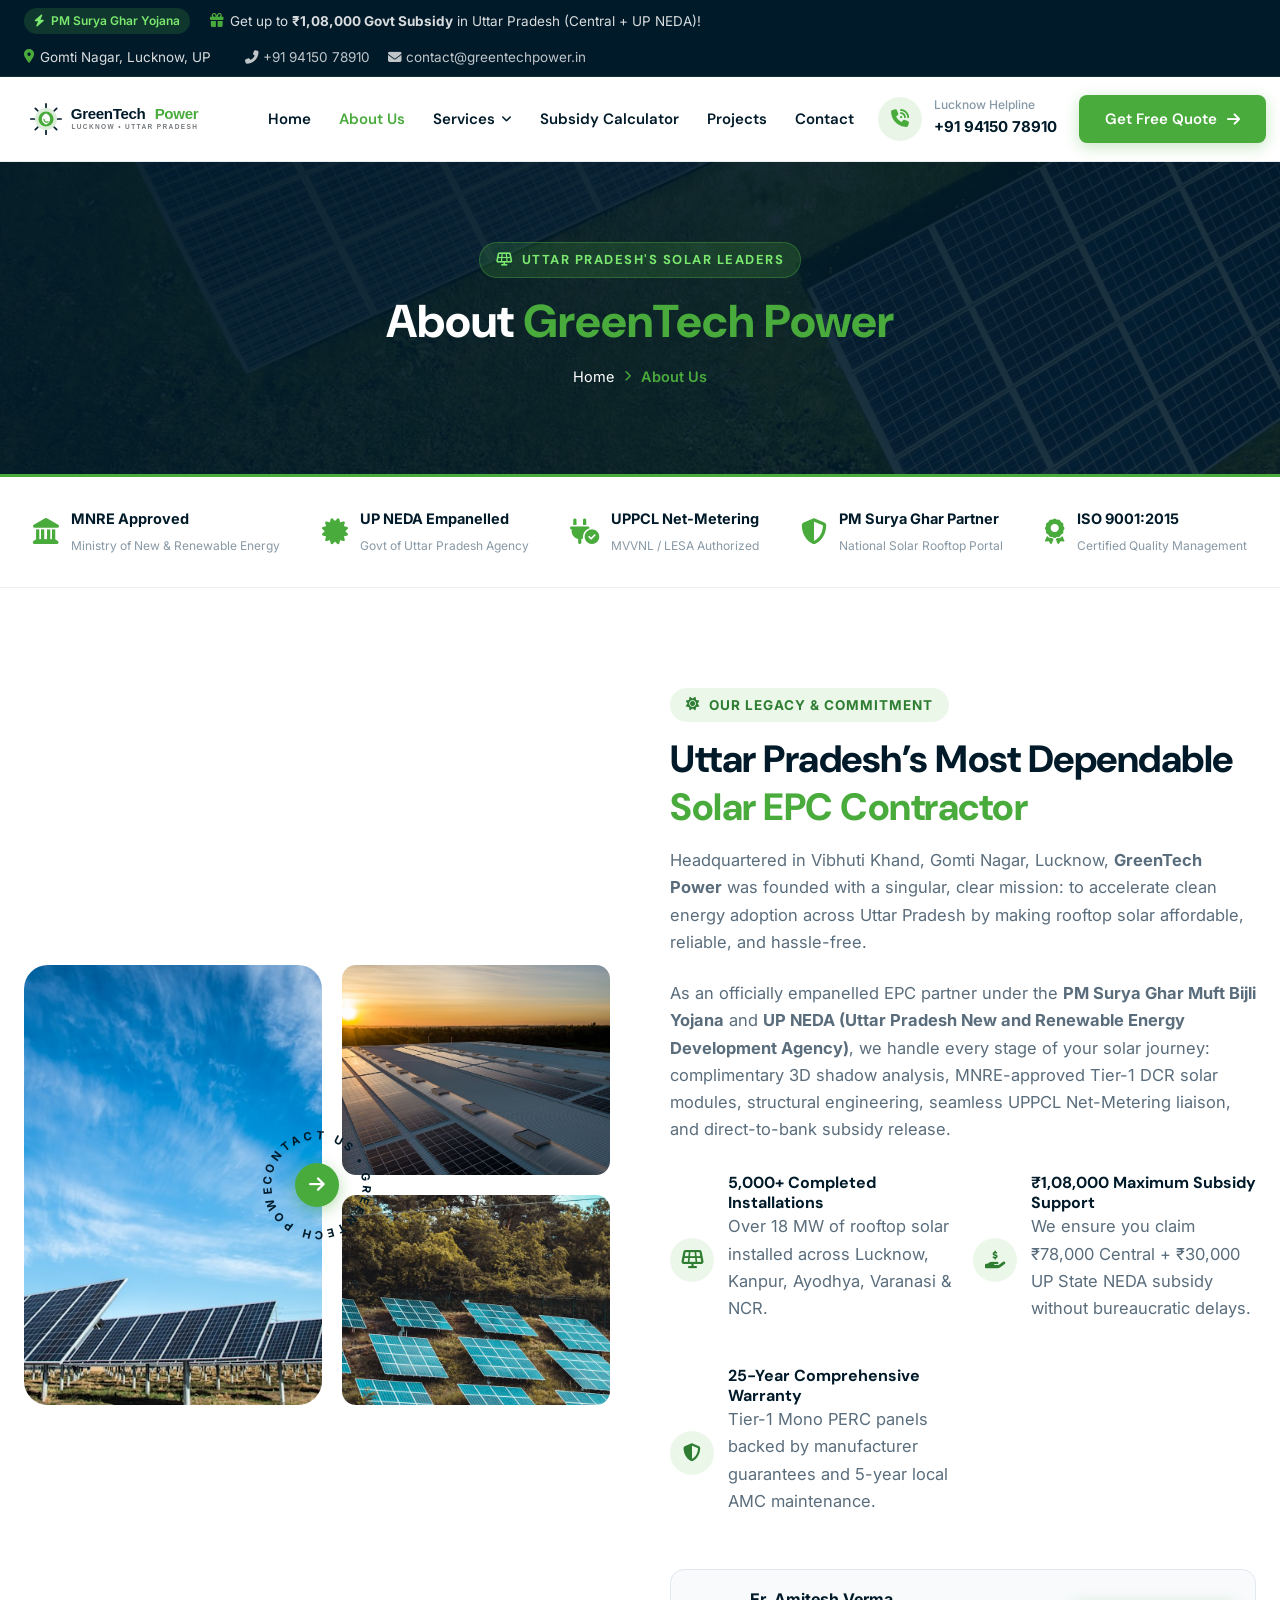
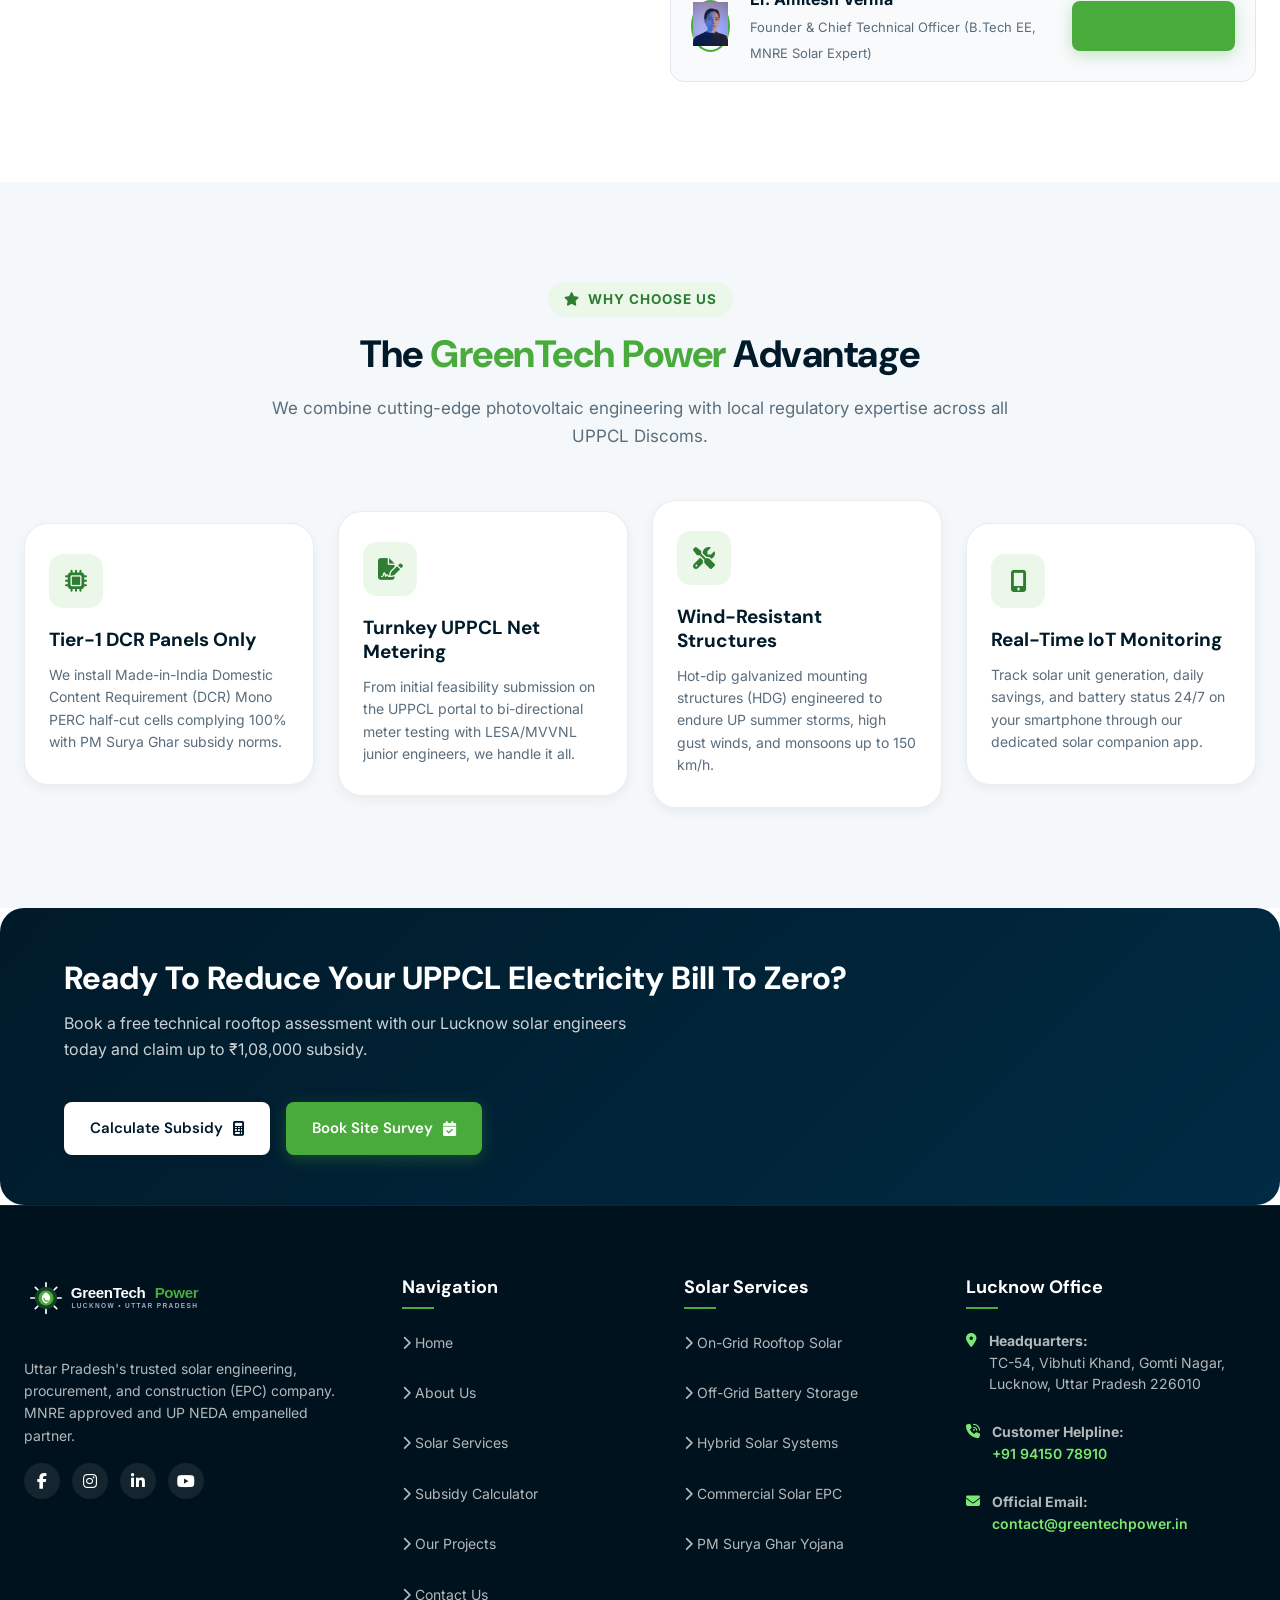
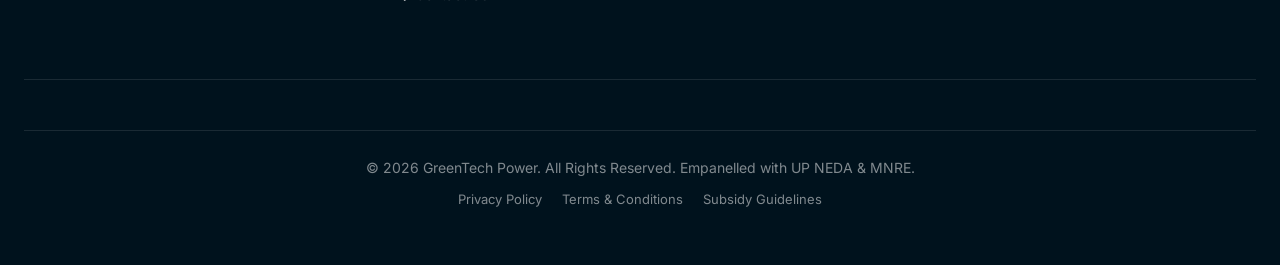
==== about.html @ aa871047 "feat: complete GreenTech Power website with responsive cards, unique project showcases, and video in" ====
<!DOCTYPE html>
<html lang="en">
<head>
  <meta charset="UTF-8">
  <meta name="viewport" content="width=device-width, initial-scale=1.0">
  <title>About Us | GreenTech Power - Premier Solar EPC Company in Lucknow, Uttar Pradesh</title>
  <meta name="description" content="Learn about GreenTech Power, Lucknow's most trusted solar EPC contractor. Empanelled with UP NEDA and MNRE, delivering turnkey residential and commercial solar systems.">
  <meta name="keywords" content="About GreenTech Power, Solar company Lucknow, UP NEDA empanelled installer, MNRE approved solar EPC Uttar Pradesh">
  
  <!-- Favicon -->
  <link rel="icon" type="image/svg+xml" href="assets/images/favicon.svg">
  
  <!-- Google Fonts: Inter & DM Sans -->
  <link rel="preconnect" href="https://fonts.googleapis.com">
  <link rel="preconnect" href="https://fonts.gstatic.com" crossorigin>
  <link href="https://fonts.googleapis.com/css2?family=DM+Sans:ital,opsz,wght@0,9..40,100..1000;1,9..40,100..1000&family=Inter:wght@300;400;500;600;700;800;900&display=swap" rel="stylesheet">
  
  <!-- FontAwesome Icons -->
  <link rel="stylesheet" href="https://cdnjs.cloudflare.com/ajax/libs/font-awesome/6.5.1/css/all.min.css">
  
  <!-- Custom Stylesheet -->
  <link rel="stylesheet" href="assets/css/style.css">
</head>
<body>

  <!-- Top Announcement Bar -->
  <div class="topbar">
    <div class="container">
      <div class="topbar-left">
        <span class="topbar-badge">
          <i class="fas fa-bolt"></i> PM Surya Ghar Yojana
        </span>
        <div class="topbar-info">
          <i class="fas fa-gift"></i>
          <span>Get up to <strong>₹1,08,000 Govt Subsidy</strong> in Uttar Pradesh (Central + UP NEDA)!</span>
        </div>
      </div>
      <div class="topbar-right">
        <div class="topbar-info">
          <i class="fas fa-map-marker-alt"></i>
          <span>Gomti Nagar, Lucknow, UP</span>
        </div>
        <div class="topbar-links">
          <a href="tel:+919415078910"><i class="fas fa-phone-alt"></i> +91 94150 78910</a>
          <a href="mailto:contact@greentechpower.in"><i class="fas fa-envelope"></i> contact@greentechpower.in</a>
        </div>
      </div>
    </div>
  </div>

  <!-- Main Sticky Header -->
  <header class="site-header">
    <div class="container">
      <nav class="navbar">
        <!-- Site Logo -->
        <a href="index.html" class="site-logo">
          <img src="assets/images/logo.svg" alt="GreenTech Power Lucknow" width="220" height="44">
        </a>

        <!-- Desktop Navigation Menu -->
        <ul class="nav-menu">
          <li class="nav-item">
            <a href="index.html" class="nav-link">Home</a>
          </li>
          <li class="nav-item">
            <a href="about.html" class="nav-link active">About Us</a>
          </li>
          <li class="nav-item">
            <a href="services.html" class="nav-link">
              Services <i class="fas fa-angle-down"></i>
            </a>
            <div class="dropdown-menu">
              <a href="services.html#rooftop" class="dropdown-item">Rooftop Solar (On-Grid)</a>
              <a href="services.html#battery" class="dropdown-item">Solar Battery Storage (Off-Grid)</a>
              <a href="services.html#hybrid" class="dropdown-item">Hybrid Solar Systems</a>
              <a href="services.html#commercial" class="dropdown-item">Commercial &amp; Industrial Solar</a>
            </div>
          </li>
          <li class="nav-item">
            <a href="calculator.html" class="nav-link">Subsidy Calculator</a>
          </li>
          <li class="nav-item">
            <a href="projects.html" class="nav-link">Projects</a>
          </li>
          <li class="nav-item">
            <a href="contact.html" class="nav-link">Contact</a>
          </li>
        </ul>

        <!-- Header Actions -->
        <div class="header-actions">
          <div class="header-phone">
            <div class="header-phone-icon">
              <i class="fas fa-phone-volume"></i>
            </div>
            <div class="header-phone-text">
              <span>Lucknow Helpline</span>
              <a href="tel:+919415078910">+91 94150 78910</a>
            </div>
          </div>
          <button class="btn-creative open-modal-btn">
            <span>Get Free Quote</span>
            <i class="fas fa-arrow-right"></i>
          </button>
          <button class="mobile-toggle" aria-label="Toggle navigation">
            <i class="fas fa-bars"></i>
          </button>
        </div>
      </nav>
    </div>
  </header>

  <!-- Page Header Banner -->
  <section class="page-header-banner">
    <div class="page-header-overlay"></div>
    <div class="container">
      <div class="page-header-tag">
        <i class="fas fa-solar-panel"></i> Uttar Pradesh's Solar Leaders
      </div>
      <h1 class="page-header-title">
        About <span>GreenTech Power</span>
      </h1>
      <div class="breadcrumb-trail">
        <a href="index.html">Home</a>
        <i class="fas fa-chevron-right"></i>
        <span>About Us</span>
      </div>
    </div>
  </section>

  <!-- Accreditation & Compliance Strip -->
  <div class="accreditation-bar">
    <div class="container">
      <div class="accreditation-wrapper">
        <div class="accreditation-item">
          <i class="fas fa-landmark"></i>
          <div class="accreditation-text">
            <strong>MNRE Approved</strong>
            <span>Ministry of New &amp; Renewable Energy</span>
          </div>
        </div>
        <div class="accreditation-item">
          <i class="fas fa-certificate"></i>
          <div class="accreditation-text">
            <strong>UP NEDA Empanelled</strong>
            <span>Govt of Uttar Pradesh Agency</span>
          </div>
        </div>
        <div class="accreditation-item">
          <i class="fas fa-plug-circle-check"></i>
          <div class="accreditation-text">
            <strong>UPPCL Net-Metering</strong>
            <span>MVVNL / LESA Authorized</span>
          </div>
        </div>
        <div class="accreditation-item">
          <i class="fas fa-shield-halved"></i>
          <div class="accreditation-text">
            <strong>PM Surya Ghar Partner</strong>
            <span>National Solar Rooftop Portal</span>
          </div>
        </div>
        <div class="accreditation-item">
          <i class="fas fa-award"></i>
          <div class="accreditation-text">
            <strong>ISO 9001:2015</strong>
            <span>Certified Quality Management</span>
          </div>
        </div>
      </div>
    </div>
  </div>

  <!-- Main About Section -->
  <section class="section">
    <div class="container">
      <div class="about-grid">
        <!-- 3-Image Royal Layout -->
        <div class="about-images-cluster">
          <div class="about-img-main at-shiny-glass-effect">
            <img src="assets/images/about-1.jpg" alt="Solar Rooftop Installation Lucknow" width="380" height="440">
          </div>
          <div class="about-img-stack">
            <div class="about-img-sub at-shiny-glass-effect">
              <img src="assets/images/about-2.jpg" alt="Solar Inspection Lucknow UP" width="280" height="210">
            </div>
            <div class="about-img-sub at-shiny-glass-effect">
              <img src="assets/images/about-3.png" alt="Solar Panel Clean Energy" width="280" height="210">
            </div>
          </div>
          <!-- Spinning Circular SVG Badge -->
          <div class="spinning-badge-wrapper">
            <div class="spinning-badge">
              <svg viewBox="0 0 100 100" width="100" height="100">
                <defs>
                  <path id="circlePathAbout" d="M 50, 50 m -38, 0 a 38,38 0 1,1 76,0 a 38,38 0 1,1 -76,0"/>
                </defs>
                <text font-size="9.5" font-family="'Inter', sans-serif" font-weight="700" fill="#001A29" letter-spacing="2.8">
                  <textPath href="#circlePathAbout">
                    CONTACT US • GREENTECH POWER • LUCKNOW •
                  </textPath>
                </text>
              </svg>
            </div>
            <div class="spinning-badge-center">
              <i class="fas fa-arrow-right"></i>
            </div>
          </div>
        </div>

        <!-- About Content -->
        <div class="about-content">
          <div class="section-tag">
            <i class="fas fa-sun"></i> Our Legacy &amp; Commitment
          </div>
          <h2 class="section-title">
            Uttar Pradesh’s Most Dependable <span>Solar EPC Contractor</span>
          </h2>
          <p class="section-desc">
            Headquartered in Vibhuti Khand, Gomti Nagar, Lucknow, <strong>GreenTech Power</strong> was founded with a singular, clear mission: to accelerate clean energy adoption across Uttar Pradesh by making rooftop solar affordable, reliable, and hassle-free.
          </p>
          <p class="section-desc">
            As an officially empanelled EPC partner under the <strong>PM Surya Ghar Muft Bijli Yojana</strong> and <strong>UP NEDA (Uttar Pradesh New and Renewable Energy Development Agency)</strong>, we handle every stage of your solar journey: complimentary 3D shadow analysis, MNRE-approved Tier-1 DCR solar modules, structural engineering, seamless UPPCL Net-Metering liaison, and direct-to-bank subsidy release.
          </p>
          
          <div class="about-highlights">
            <div class="highlight-item">
              <div class="highlight-icon">
                <i class="fas fa-solar-panel"></i>
              </div>
              <div class="highlight-text">
                <h4>5,000+ Completed Installations</h4>
                <p>Over 18 MW of rooftop solar installed across Lucknow, Kanpur, Ayodhya, Varanasi &amp; NCR.</p>
              </div>
            </div>
            <div class="highlight-item">
              <div class="highlight-icon">
                <i class="fas fa-hand-holding-dollar"></i>
              </div>
              <div class="highlight-text">
                <h4>₹1,08,000 Maximum Subsidy Support</h4>
                <p>We ensure you claim ₹78,000 Central + ₹30,000 UP State NEDA subsidy without bureaucratic delays.</p>
              </div>
            </div>
            <div class="highlight-item">
              <div class="highlight-icon">
                <i class="fas fa-shield-halved"></i>
              </div>
              <div class="highlight-text">
                <h4>25-Year Comprehensive Warranty</h4>
                <p>Tier-1 Mono PERC panels backed by manufacturer guarantees and 5-year local AMC maintenance.</p>
              </div>
            </div>
          </div>

          <div class="about-author-box">
            <div class="author-avatar">
              <img src="assets/images/author-1.jpg" alt="Er. Amitesh Verma - Founder GreenTech Power" width="60" height="60">
            </div>
            <div class="author-details">
              <strong>Er. Amitesh Verma</strong>
              <span>Founder &amp; Chief Technical Officer (B.Tech EE, MNRE Solar Expert)</span>
            </div>
            <div class="author-contact">
              <a href="tel:+919415078910" class="btn-creative btn-sm">
                <span>Call Expert</span>
                <i class="fas fa-phone-alt"></i>
              </a>
            </div>
          </div>
        </div>
      </div>
    </div>
  </section>

  <!-- Key Pillars Section -->
  <section class="section bg-secondary">
    <div class="container">
      <div class="section-header-center">
        <div class="section-tag">
          <i class="fas fa-star"></i> Why Choose Us
        </div>
        <h2 class="section-title">
          The <span>GreenTech Power</span> Advantage
        </h2>
        <p class="section-desc">
          We combine cutting-edge photovoltaic engineering with local regulatory expertise across all UPPCL Discoms.
        </p>
      </div>

      <div class="features-grid">
        <div class="feature-card">
          <div class="feature-icon">
            <i class="fas fa-microchip"></i>
          </div>
          <h3>Tier-1 DCR Panels Only</h3>
          <p>We install Made-in-India Domestic Content Requirement (DCR) Mono PERC half-cut cells complying 100% with PM Surya Ghar subsidy norms.</p>
        </div>
        <div class="feature-card">
          <div class="feature-icon">
            <i class="fas fa-file-signature"></i>
          </div>
          <h3>Turnkey UPPCL Net Metering</h3>
          <p>From initial feasibility submission on the UPPCL portal to bi-directional meter testing with LESA/MVVNL junior engineers, we handle it all.</p>
        </div>
        <div class="feature-card">
          <div class="feature-icon">
            <i class="fas fa-screwdriver-wrench"></i>
          </div>
          <h3>Wind-Resistant Structures</h3>
          <p>Hot-dip galvanized mounting structures (HDG) engineered to endure UP summer storms, high gust winds, and monsoons up to 150 km/h.</p>
        </div>
        <div class="feature-card">
          <div class="feature-icon">
            <i class="fas fa-mobile-screen-button"></i>
          </div>
          <h3>Real-Time IoT Monitoring</h3>
          <p>Track solar unit generation, daily savings, and battery status 24/7 on your smartphone through our dedicated solar companion app.</p>
        </div>
      </div>
    </div>
  </section>

  <!-- Interactive Call To Action Strip -->
  <section class="cta-banner">
    <div class="container">
      <div class="cta-wrapper">
        <div class="cta-content">
          <h2>Ready To Reduce Your UPPCL Electricity Bill To Zero?</h2>
          <p>Book a free technical rooftop assessment with our Lucknow solar engineers today and claim up to ₹1,08,000 subsidy.</p>
        </div>
        <div class="cta-actions">
          <a href="calculator.html" class="btn-creative btn-white">
            <span>Calculate Subsidy</span>
            <i class="fas fa-calculator"></i>
          </a>
          <a href="contact.html" class="btn-creative">
            <span>Book Site Survey</span>
            <i class="fas fa-calendar-check"></i>
          </a>
        </div>
      </div>
    </div>
  </section>

  <!-- Main Site Footer -->
  <footer class="site-footer">
    <div class="container">
      <div class="footer-top">
        <div class="footer-col brand-col">
          <a href="index.html" class="footer-logo">
            <img src="assets/images/logo-white.svg" alt="GreenTech Power Lucknow" width="220" height="44">
          </a>
          <p>Uttar Pradesh's trusted solar engineering, procurement, and construction (EPC) company. MNRE approved and UP NEDA empanelled partner.</p>
          <div class="footer-socials">
            <a href="#" aria-label="Facebook"><i class="fab fa-facebook-f"></i></a>
            <a href="#" aria-label="Instagram"><i class="fab fa-instagram"></i></a>
            <a href="#" aria-label="LinkedIn"><i class="fab fa-linkedin-in"></i></a>
            <a href="#" aria-label="YouTube"><i class="fab fa-youtube"></i></a>
          </div>
        </div>
        <div class="footer-col">
          <h4 class="footer-title">Navigation</h4>
          <ul class="footer-links">
            <li><a href="index.html"><i class="fas fa-chevron-right"></i> Home</a></li>
            <li><a href="about.html"><i class="fas fa-chevron-right"></i> About Us</a></li>
            <li><a href="services.html"><i class="fas fa-chevron-right"></i> Solar Services</a></li>
            <li><a href="calculator.html"><i class="fas fa-chevron-right"></i> Subsidy Calculator</a></li>
            <li><a href="projects.html"><i class="fas fa-chevron-right"></i> Our Projects</a></li>
            <li><a href="contact.html"><i class="fas fa-chevron-right"></i> Contact Us</a></li>
          </ul>
        </div>
        <div class="footer-col">
          <h4 class="footer-title">Solar Services</h4>
          <ul class="footer-links">
            <li><a href="services.html#rooftop"><i class="fas fa-chevron-right"></i> On-Grid Rooftop Solar</a></li>
            <li><a href="services.html#battery"><i class="fas fa-chevron-right"></i> Off-Grid Battery Storage</a></li>
            <li><a href="services.html#hybrid"><i class="fas fa-chevron-right"></i> Hybrid Solar Systems</a></li>
            <li><a href="services.html#commercial"><i class="fas fa-chevron-right"></i> Commercial Solar EPC</a></li>
            <li><a href="calculator.html"><i class="fas fa-chevron-right"></i> PM Surya Ghar Yojana</a></li>
          </ul>
        </div>
        <div class="footer-col contact-col">
          <h4 class="footer-title">Lucknow Office</h4>
          <div class="footer-contact-item">
            <i class="fas fa-location-dot"></i>
            <div>
              <strong>Headquarters:</strong>
              <p>TC-54, Vibhuti Khand, Gomti Nagar, Lucknow, Uttar Pradesh 226010</p>
            </div>
          </div>
          <div class="footer-contact-item">
            <i class="fas fa-phone-volume"></i>
            <div>
              <strong>Customer Helpline:</strong>
              <p><a href="tel:+919415078910">+91 94150 78910</a></p>
            </div>
          </div>
          <div class="footer-contact-item">
            <i class="fas fa-envelope"></i>
            <div>
              <strong>Official Email:</strong>
              <p><a href="mailto:contact@greentechpower.in">contact@greentechpower.in</a></p>
            </div>
          </div>
        </div>
      </div>
      <div class="footer-bottom">
        <p>&copy; 2026 GreenTech Power. All Rights Reserved. Empanelled with UP NEDA &amp; MNRE.</p>
        <div class="footer-bottom-links">
          <a href="#">Privacy Policy</a>
          <a href="#">Terms &amp; Conditions</a>
          <a href="calculator.html">Subsidy Guidelines</a>
        </div>
      </div>
    </div>
  </footer>

  <!-- Modal Quote Popup -->
  <div class="modal-overlay" id="quoteModal">
    <div class="modal-box">
      <button class="modal-close" id="closeModalBtn" aria-label="Close modal">&times;</button>
      <div class="modal-header">
        <span class="modal-badge"><i class="fas fa-bolt"></i> Free Quote</span>
        <h3>Get Free Solar Assessment</h3>
        <p>Enter your details and our Lucknow solar engineer will call you within 15 minutes.</p>
      </div>
      <form class="modal-form" id="quoteModalForm">
        <div class="form-group">
          <label>Full Name *</label>
          <input type="text" placeholder="e.g. Rahul Sharma" required>
        </div>
        <div class="form-group">
          <label>Mobile Number *</label>
          <input type="tel" placeholder="+91 98765 43210" pattern="[0-9]{10}" required>
        </div>
        <div class="form-group">
          <label>Your City in Uttar Pradesh *</label>
          <select required>
            <option value="Lucknow" selected>Lucknow</option>
            <option value="Kanpur">Kanpur</option>
            <option value="Ayodhya">Ayodhya</option>
            <option value="Varanasi">Varanasi</option>
            <option value="Prayagraj">Prayagraj</option>
            <option value="Other UP">Other UP District</option>
          </select>
        </div>
        <div class="form-group">
          <label>Average Monthly Electricity Bill *</label>
          <select required>
            <option value="Under ₹2,000">Under ₹2,000 (1 - 2 kW)</option>
            <option value="₹2,000 - ₹5,000" selected>₹2,000 - ₹5,000 (3 kW System)</option>
            <option value="₹5,000 - ₹10,000">₹5,000 - ₹10,000 (5 kW System)</option>
            <option value="Above ₹10,000">Above ₹10,000 (10 kW+ Commercial)</option>
          </select>
        </div>
        <button type="submit" class="btn-creative btn-block">
          <span>Claim ₹1,08,000 Subsidy</span>
          <i class="fas fa-arrow-right"></i>
        </button>
      </form>
    </div>
  </div>

  <!-- JavaScript -->
  <script src="assets/js/main.js"></script>
</body>
</html>
---- assets/css/style.css ----
/* ==========================================================================
   GreenTech Power - Lucknow, Uttar Pradesh
   Cloned & Inspired by Sunex Home Version 2
   Color Tokens, Glassmorphism, Animations & Responsive Design System
   ========================================================================== */

:root {
  --color-primary: #001A29;          /* Deep Royal Solar Navy */
  --color-primary-dark: #00121D;     /* Ultra Dark Navy */
  --color-primary-light: #062B42;    /* Elevated Card Navy */
  --color-accent: #4AAB3D;           /* Vibrant Solar Green */
  --color-accent-hover: #3D9132;     /* Darker Green on Hover */
  --color-accent-light: #EBF7E9;     /* Soft Mint Tint */
  --color-secondary: #F4F8FA;        /* Clean Light Background */
  --color-text: #5A6D7C;             /* Slate Paragraph Text */
  --color-text-muted: #8899A6;       /* Subtitle Gray */
  --color-text-dark: #001A29;        /* Deep Heading Color */
  --color-white: #FFFFFF;
  --color-border: rgba(0, 26, 41, 0.08);
  --color-border-dark: rgba(255, 255, 255, 0.12);
  --color-card-dark: #042438;
  --color-gold: #FFB800;             /* Star & Subsidy Highlight */

  /* Typography */
  --font-main: 'Inter', -apple-system, BlinkMacSystemFont, sans-serif;
  --font-heading: 'DM Sans', 'Inter', sans-serif;

  /* Shadows & Glassmorphism */
  --shadow-sm: 0 4px 12px rgba(0, 26, 41, 0.05);
  --shadow-md: 0 8px 24px rgba(0, 26, 41, 0.08);
  --shadow-lg: 0 16px 40px rgba(0, 26, 41, 0.12);
  --shadow-glow: 0 10px 30px rgba(74, 171, 61, 0.35);
  --glass-bg: rgba(255, 255, 255, 0.12);
  --glass-border: rgba(255, 255, 255, 0.2);

  /* Transitions */
  --transition-fast: 0.25s ease;
  --transition-base: 0.35s cubic-bezier(0.16, 1, 0.3, 1);
  --transition-slow: 0.5s cubic-bezier(0.16, 1, 0.3, 1);

  /* Layout */
  --container-max: 1320px;
  --radius-sm: 8px;
  --radius-md: 14px;
  --radius-lg: 24px;
  --radius-pill: 9999px;
}

/* Base Reset */
*, *::before, *::after {
  margin: 0;
  padding: 0;
  box-sizing: border-box;
}

html {
  scroll-behavior: smooth;
  font-size: 16px;
  -webkit-font-smoothing: antialiased;
  overflow-x: hidden;
  width: 100%;
}

body {
  font-family: var(--font-main);
  background-color: var(--color-white);
  color: var(--color-text);
  line-height: 1.65;
  overflow-x: hidden;
  width: 100%;
  position: relative;
}

img {
  max-width: 100%;
  height: auto;
  display: block;
}

a {
  color: inherit;
  text-decoration: none;
  transition: var(--transition-fast);
}

ul {
  list-style: none;
}

button, input, select, textarea {
  font-family: inherit;
  outline: none;
  border: none;
}

h1, h2, h3, h4, h5, h6 {
  font-family: var(--font-heading);
  color: var(--color-primary);
  font-weight: 700;
  line-height: 1.25;
}

.container {
  width: 100%;
  max-width: var(--container-max);
  margin: 0 auto;
  padding: 0 24px;
}

/* ==========================================================================
   Theme Preloader & Magic Cursor
   ========================================================================== */
.preloader {
  position: fixed;
  top: 0;
  left: 0;
  width: 100%;
  height: 100%;
  background: var(--color-primary);
  display: flex;
  justify-content: center;
  align-items: center;
  z-index: 99999;
  pointer-events: none;
  animation: autoPreloadFade 0.6s ease 0.6s forwards;
}

@keyframes autoPreloadFade {
  to {
    opacity: 0;
    visibility: hidden;
    display: none;
  }
}

.preloader.fade-out {
  opacity: 0;
  visibility: hidden;
  display: none;
}

.preloader-spinner {
  width: 64px;
  height: 64px;
  border: 4px solid rgba(255, 255, 255, 0.1);
  border-top-color: var(--color-accent);
  border-radius: 50%;
  animation: spin 1s infinite linear;
  position: relative;
}

.preloader-icon {
  position: absolute;
  top: 50%;
  left: 50%;
  transform: translate(-50%, -50%);
  color: var(--color-accent);
  font-size: 22px;
}

#magic-cursor,
#cursor-dot {
  display: none !important;
}

/* ==========================================================================
   Header & Navigation
   ========================================================================== */
.topbar {
  background-color: var(--color-primary);
  color: rgba(255, 255, 255, 0.85);
  font-size: 13.5px;
  padding: 8px 0;
  border-bottom: 1px solid rgba(255, 255, 255, 0.08);
}

.topbar .container {
  display: flex;
  justify-content: space-between;
  align-items: center;
  flex-wrap: wrap;
  gap: 12px;
}

.topbar-left {
  display: flex;
  align-items: center;
  gap: 20px;
}

.topbar-badge {
  display: inline-flex;
  align-items: center;
  gap: 6px;
  background: rgba(74, 171, 61, 0.2);
  color: #7BE86F;
  font-weight: 600;
  padding: 3px 10px;
  border-radius: var(--radius-pill);
  font-size: 12px;
}

.topbar-info {
  display: flex;
  align-items: center;
  gap: 6px;
}

.topbar-info i {
  color: var(--color-accent);
}

.topbar-right {
  display: flex;
  align-items: center;
  gap: 20px;
}

.topbar-links a {
  color: rgba(255, 255, 255, 0.75);
  margin-left: 14px;
  transition: var(--transition-fast);
}

.topbar-links a:hover {
  color: var(--color-accent);
}

/* Main Navbar */
.site-header {
  position: sticky;
  top: 0;
  width: 100%;
  background: rgba(255, 255, 255, 0.98);
  backdrop-filter: blur(12px);
  z-index: 1000;
  transition: var(--transition-base);
  border-bottom: 1px solid var(--color-border);
}

.site-header.scrolled {
  box-shadow: var(--shadow-md);
  padding: 4px 0;
  background: rgba(255, 255, 255, 0.98);
}

.navbar {
  display: flex;
  align-items: center;
  justify-content: space-between;
  height: 84px;
  gap: 24px;
}

.site-logo {
  display: flex;
  align-items: center;
  flex-shrink: 0;
}

.site-logo img {
  height: 44px;
  width: auto;
  max-width: 230px;
}

.nav-menu {
  display: flex;
  align-items: center;
  gap: 28px;
  margin: 0;
  padding: 0;
}

.nav-item {
  position: relative;
}

.nav-link {
  font-family: var(--font-heading);
  font-size: 15px;
  font-weight: 600;
  color: var(--color-primary);
  display: flex;
  align-items: center;
  gap: 6px;
  padding: 8px 0;
  white-space: nowrap;
  transition: var(--transition-fast);
}

.nav-link:hover, .nav-link.active {
  color: var(--color-accent);
}

.nav-link i.fa-angle-down {
  font-size: 12px;
  transition: transform 0.25s ease;
}

.nav-item:hover .nav-link i.fa-angle-down {
  transform: rotate(180deg);
}

/* Dropdown Menu */
.dropdown-menu {
  position: absolute;
  top: 100%;
  left: 0;
  background: var(--color-white);
  min-width: 250px;
  box-shadow: var(--shadow-lg);
  border-radius: var(--radius-md);
  padding: 12px 0;
  opacity: 0;
  visibility: hidden;
  transform: translateY(12px);
  transition: var(--transition-fast);
  border: 1px solid var(--color-border);
  z-index: 100;
}

.nav-item:hover .dropdown-menu {
  opacity: 1;
  visibility: visible;
  transform: translateY(0);
}

.dropdown-item {
  display: block;
  padding: 10px 22px;
  font-size: 14.5px;
  font-weight: 500;
  color: var(--color-primary);
  white-space: nowrap;
  transition: var(--transition-fast);
}

.dropdown-item:hover {
  background-color: var(--color-secondary);
  color: var(--color-accent);
  padding-left: 26px;
}

.header-actions {
  display: flex;
  align-items: center;
  gap: 22px;
  flex-shrink: 0;
}

.header-phone {
  display: flex;
  align-items: center;
  gap: 12px;
  white-space: nowrap;
}

.header-phone-icon {
  width: 44px;
  height: 44px;
  background: rgba(74, 171, 61, 0.12);
  color: var(--color-accent);
  border-radius: 50%;
  display: flex;
  align-items: center;
  justify-content: center;
  font-size: 18px;
  flex-shrink: 0;
}

.header-phone-text {
  white-space: nowrap;
}

.header-phone-text span {
  display: block;
  font-size: 12px;
  color: var(--color-text-muted);
  font-weight: 500;
  line-height: 1.2;
  white-space: nowrap;
}

.header-phone-text a {
  font-weight: 700;
  font-size: 15px;
  color: var(--color-primary);
  white-space: nowrap;
}

/* Creative Button matching Sunex */
.btn-creative {
  white-space: nowrap;
  position: relative;
  display: inline-flex;
  align-items: center;
  justify-content: center;
  gap: 10px;
  font-family: var(--font-heading);
  font-size: 15px;
  font-weight: 600;
  color: var(--color-white);
  background-color: var(--color-accent);
  padding: 14px 26px;
  border-radius: var(--radius-sm);
  overflow: hidden;
  z-index: 1;
  cursor: pointer;
  transition: color 0.4s ease, transform 0.25s ease, box-shadow 0.25s ease;
  box-shadow: 0 4px 15px rgba(74, 171, 61, 0.3);
}

.btn-creative::after {
  content: '';
  position: absolute;
  top: 0;
  right: 0;
  bottom: 0;
  width: 0;
  height: 100%;
  background-color: var(--color-primary);
  transition: width 0.4s cubic-bezier(0.16, 1, 0.3, 1);
  z-index: -1;
}

.btn-creative:hover::after {
  right: auto;
  left: 0;
  width: 100%;
}

.btn-creative:hover {
  transform: translateY(-2px);
  box-shadow: 0 6px 20px rgba(0, 26, 41, 0.25);
}

.btn-creative i, .btn-creative svg {
  transition: transform 0.4s ease;
}

.btn-creative:hover i, .btn-creative:hover svg {
  transform: translate(3px, -3px) rotate(45deg);
}

.btn-creative.btn-white {
  background-color: var(--color-white);
  color: var(--color-primary);
  box-shadow: var(--shadow-sm);
}

.btn-creative.btn-white::after {
  background-color: var(--color-accent);
}

.btn-creative.btn-white:hover {
  color: var(--color-white);
}

.mobile-toggle {
  display: none;
  font-size: 24px;
  color: var(--color-primary);
  background: none;
  cursor: pointer;
}

/* ==========================================================================
   Hero Section - Modern Clean White Premium Theme
   ========================================================================== */
.hero-royal {
  position: relative;
  background-color: #FFFFFF;
  background-image: 
    radial-gradient(circle at 88% 25%, rgba(74, 171, 61, 0.08) 0%, transparent 55%),
    radial-gradient(circle at 10% 75%, rgba(0, 26, 41, 0.04) 0%, transparent 45%);
  min-height: 86vh;
  display: flex;
  align-items: center;
  padding: 80px 0 90px 0;
  overflow: hidden;
  color: var(--color-primary);
  border-bottom: 1px solid rgba(0, 26, 41, 0.07);
}

.hero-background-overlay,
.hero-glow {
  display: none !important;
}

.hero-royal .container {
  position: relative;
  z-index: 3;
}

.hero-grid {
  display: grid;
  grid-template-columns: 1.1fr 0.9fr;
  align-items: center;
  gap: 40px;
}

.hero-tag {
  display: inline-flex;
  align-items: center;
  gap: 10px;
  background: rgba(74, 171, 61, 0.1);
  border: 1px solid rgba(74, 171, 61, 0.28);
  color: #2E7D32;
  font-family: var(--font-heading);
  font-size: 13.5px;
  font-weight: 700;
  text-transform: uppercase;
  letter-spacing: 1.2px;
  padding: 8px 20px;
  border-radius: var(--radius-pill);
  margin-bottom: 24px;
}

.hero-tag i {
  color: #2E7D32;
  font-size: 15px;
}

.hero-title {
  color: #001A29;
  font-size: 54px;
  font-weight: 800;
  line-height: 1.15;
  letter-spacing: -1.5px;
  margin-bottom: 22px;
}

.hero-title span {
  color: var(--color-accent);
  position: relative;
}

.hero-desc {
  font-size: 18px;
  color: #4A5568;
  line-height: 1.7;
  margin-bottom: 36px;
  max-width: 580px;
}

.hero-desc strong {
  color: #001A29;
  font-weight: 700;
}

.hero-cta-group {
  display: flex;
  align-items: center;
  gap: 24px;
  flex-wrap: wrap;
}

.hero-contact-badge {
  display: inline-flex;
  align-items: center;
  gap: 14px;
  background: #FFFFFF;
  border: 1px solid #E2E8F0;
  padding: 10px 22px;
  border-radius: var(--radius-md);
  box-shadow: 0 4px 16px rgba(0, 26, 41, 0.06);
  transition: var(--transition-fast);
}

.hero-contact-badge:hover {
  background: #FFFFFF;
  border-color: var(--color-accent);
  box-shadow: 0 8px 24px rgba(74, 171, 61, 0.15);
  transform: translateY(-2px);
}

.hero-contact-icon {
  width: 44px;
  height: 44px;
  border-radius: 50%;
  background: var(--color-accent-light);
  color: #2E7D32;
  display: flex;
  align-items: center;
  justify-content: center;
  font-size: 18px;
}

.hero-contact-details span {
  display: block;
  font-size: 12px;
  color: #718096;
  text-transform: uppercase;
  letter-spacing: 0.5px;
  font-weight: 600;
}

.hero-contact-details strong {
  font-size: 16px;
  color: #001A29;
  font-weight: 800;
}

/* Hero Left Stats Row */
.hero-stats-row {
  display: flex;
  align-items: center;
  gap: 24px;
  margin-top: 36px;
  padding-top: 26px;
  border-top: 1px solid #E2E8F0;
  flex-wrap: wrap;
}

.hero-stat-card strong {
  display: block;
  font-size: 26px;
  font-weight: 800;
  color: #001A29;
  font-family: var(--font-heading);
  line-height: 1.15;
}

.hero-stat-card span {
  font-size: 13px;
  color: #718096;
  font-weight: 600;
}

.hero-stat-divider {
  width: 1px;
  height: 36px;
  background: #E2E8F0;
}

/* Hero Right Visual: Solar Engineers Team Installing Panel (PNG Cutout) */
.hero-visual-showcase {
  position: relative;
  display: flex;
  justify-content: center;
  align-items: center;
  min-height: 520px;
  width: 100%;
}

.hero-solar-team-png {
  position: relative;
  z-index: 2;
  width: 100%;
  max-width: 640px;
  height: auto;
  max-height: 75vh;
  object-fit: contain;
  filter: drop-shadow(0 20px 30px rgba(0, 26, 41, 0.12));
  transition: transform 0.4s cubic-bezier(0.16, 1, 0.3, 1), filter 0.4s ease;
  display: block;
}

.hero-visual-showcase:hover .hero-solar-team-png {
  transform: scale(1.02) translateY(-4px);
  filter: drop-shadow(0 25px 42px rgba(0, 26, 41, 0.18));
}

/* Floating Glass Badges */
.hero-float-badge {
  position: absolute;
  z-index: 4;
  background: rgba(255, 255, 255, 0.96);
  backdrop-filter: blur(14px);
  -webkit-backdrop-filter: blur(14px);
  border: 1px solid rgba(74, 171, 61, 0.3);
  padding: 12px 20px;
  border-radius: var(--radius-md);
  box-shadow: 0 12px 30px rgba(0, 26, 41, 0.1);
  display: flex;
  align-items: center;
  gap: 14px;
  animation: floatBadge 4s ease-in-out infinite alternate;
}

@keyframes floatBadge {
  0% { transform: translateY(0); }
  100% { transform: translateY(-12px); }
}

.hero-float-badge.badge-top {
  top: 20px;
  left: 0;
  animation-delay: 0s;
}

.hero-float-badge.badge-bottom {
  bottom: 20px;
  right: 0;
  animation-delay: 2s;
}

.badge-icon {
  width: 44px;
  height: 44px;
  border-radius: 50%;
  background: rgba(74, 171, 61, 0.15);
  color: #2E7D32;
  display: flex;
  align-items: center;
  justify-content: center;
  font-size: 19px;
  flex-shrink: 0;
}

.badge-icon.gold {
  background: rgba(255, 184, 0, 0.18);
  color: #D97706;
}

.badge-text strong {
  display: block;
  font-size: 14.5px;
  color: #001A29;
  font-weight: 700;
  line-height: 1.25;
}

.badge-text span {
  font-size: 12px;
  color: #718096;
}

/* ==========================================================================
   Inner Page Header Banners (Dedicated Multi-Page Support)
   ========================================================================== */
.page-header-banner {
  position: relative;
  background-color: var(--color-primary);
  padding: 80px 0 85px 0;
  color: var(--color-white);
  overflow: hidden;
  border-bottom: 3px solid var(--color-accent);
}

.page-header-overlay {
  position: absolute;
  top: 0;
  left: 0;
  width: 100%;
  height: 100%;
  background: 
    linear-gradient(135deg, rgba(0, 26, 41, 0.95) 0%, rgba(0, 26, 41, 0.88) 100%),
    url('../images/hero-bg.jpg') center/cover no-repeat;
  z-index: 1;
}

.page-header-banner .container {
  position: relative;
  z-index: 2;
  text-align: center;
}

.page-header-tag {
  display: inline-flex;
  align-items: center;
  gap: 8px;
  background: rgba(74, 171, 61, 0.2);
  border: 1px solid rgba(74, 171, 61, 0.4);
  color: #7BE86F;
  font-family: var(--font-heading);
  font-size: 13px;
  font-weight: 700;
  text-transform: uppercase;
  letter-spacing: 1.5px;
  padding: 6px 16px;
  border-radius: var(--radius-pill);
  margin-bottom: 16px;
}

.page-header-title {
  font-size: 46px;
  font-weight: 800;
  color: var(--color-white);
  line-height: 1.2;
  margin-bottom: 16px;
}

.page-header-title span {
  color: var(--color-accent);
}

.breadcrumb-trail {
  display: flex;
  align-items: center;
  justify-content: center;
  gap: 10px;
  font-size: 14.5px;
  color: rgba(255, 255, 255, 0.7);
}

.breadcrumb-trail a {
  color: var(--color-white);
  transition: var(--transition-fast);
}

.breadcrumb-trail a:hover {
  color: var(--color-accent);
}

.breadcrumb-trail i {
  font-size: 11px;
  color: var(--color-accent);
}

.breadcrumb-trail span {
  color: var(--color-accent);
  font-weight: 600;
}

/* ==========================================================================
   Accreditation Bar
   ========================================================================== */
.accreditation-bar {
  background-color: var(--color-white);
  padding: 30px 0;
  border-bottom: 1px solid var(--color-border);
}

.accreditation-wrapper {
  display: flex;
  align-items: center;
  justify-content: space-around;
  flex-wrap: wrap;
  gap: 24px;
}

.accreditation-item {
  display: flex;
  align-items: center;
  gap: 12px;
}

.accreditation-item i {
  font-size: 26px;
  color: var(--color-accent);
}

.accreditation-text strong {
  display: block;
  font-size: 14.5px;
  color: var(--color-primary);
  font-weight: 700;
}

.accreditation-text span {
  font-size: 12px;
  color: var(--color-text-muted);
}

/* ==========================================================================
   Section Common Utilities
   ========================================================================== */
.section {
  padding: 100px 0;
  position: relative;
}

.section-bg-light {
  background-color: var(--color-secondary);
}

.section-bg-dark {
  background-color: var(--color-primary);
  color: var(--color-white);
}

.section-header {
  margin-bottom: 50px;
}

.section-header.text-center {
  text-align: center;
  max-width: 680px;
  margin-left: auto;
  margin-right: auto;
}

.section-subtitle {
  display: inline-flex;
  align-items: center;
  gap: 8px;
  font-family: var(--font-heading);
  font-size: 13.5px;
  font-weight: 700;
  color: var(--color-accent);
  text-transform: uppercase;
  letter-spacing: 2px;
  margin-bottom: 12px;
}

.section-subtitle::before,
.section-subtitle::after {
  content: '';
  display: inline-block;
  width: 14px;
  height: 2px;
  background-color: var(--color-accent);
}

.section-title {
  font-size: 38px;
  font-weight: 800;
  color: var(--color-primary);
  line-height: 1.25;
}

.section-bg-dark .section-title {
  color: var(--color-white);
}

/* Shiny Glass Sweep Effect (.at-shiny-glass-effect) */
.at-shiny-glass-effect {
  position: relative;
  overflow: hidden;
}

.at-shiny-glass-effect::after {
  content: '';
  position: absolute;
  width: 200%;
  height: 0%;
  left: 50%;
  top: 50%;
  background-color: rgba(255, 255, 255, 0.35);
  transform: translate(-50%, -50%) rotate(-45deg);
  z-index: 2;
  transition: height 0.6s ease;
  pointer-events: none;
}

.at-shiny-glass-effect:hover::after {
  height: 250%;
}

/* ==========================================================================
   About Our Solar Section (Sunex 3-Image Royal Layout)
   ========================================================================== */
.about-grid {
  display: grid;
  grid-template-columns: 1fr 1fr;
  align-items: center;
  gap: 60px;
}

.about-images-cluster {
  position: relative;
  display: grid;
  grid-template-columns: 1fr 0.9fr;
  gap: 20px;
}

.about-img-main {
  border-radius: var(--radius-lg);
  overflow: hidden;
  height: 440px;
}

.about-img-main img {
  width: 100%;
  height: 100%;
  object-fit: cover;
}

.about-img-stack {
  display: flex;
  flex-direction: column;
  gap: 20px;
}

.about-img-sub {
  border-radius: var(--radius-md);
  overflow: hidden;
  height: 210px;
}

.about-img-sub img {
  width: 100%;
  height: 100%;
  object-fit: cover;
}

/* Rotating Circular Text Badge */
.spinning-badge-wrapper {
  position: absolute;
  top: 50%;
  left: 50%;
  transform: translate(-50%, -50%);
  width: 120px;
  height: 120px;
  z-index: 5;
}

.spinning-badge {
  width: 100%;
  height: 100%;
  animation: spin 14s linear infinite;
  display: flex;
  align-items: center;
  justify-content: center;
}

.spinning-badge svg {
  width: 100%;
  height: 100%;
}

.spinning-badge-center {
  position: absolute;
  top: 50%;
  left: 50%;
  transform: translate(-50%, -50%);
  width: 44px;
  height: 44px;
  background-color: var(--color-accent);
  color: var(--color-white);
  border-radius: 50%;
  display: flex;
  align-items: center;
  justify-content: center;
  font-size: 18px;
  box-shadow: 0 4px 15px rgba(74, 171, 61, 0.4);
}

@keyframes spin {
  100% {
    transform: rotate(360deg);
  }
}

.about-content p {
  font-size: 16.5px;
  margin-bottom: 24px;
}

.feature-checklist {
  margin-bottom: 32px;
}

.feature-check-item {
  display: flex;
  align-items: flex-start;
  gap: 14px;
  margin-bottom: 14px;
}

.feature-check-item i {
  color: var(--color-accent);
  font-size: 18px;
  margin-top: 3px;
}

.feature-check-item span {
  font-size: 15.5px;
  color: var(--color-primary);
  font-weight: 600;
}

.about-action-row {
  display: flex;
  align-items: center;
  gap: 30px;
  flex-wrap: wrap;
}

.counter-box-royal {
  display: flex;
  align-items: center;
  gap: 16px;
  background-color: var(--color-secondary);
  padding: 16px 24px;
  border-radius: var(--radius-md);
  border: 1px solid var(--color-border);
}

.counter-number {
  font-size: 42px;
  font-weight: 900;
  color: var(--color-accent);
  line-height: 1;
}

.counter-title {
  font-size: 13.5px;
  font-weight: 700;
  color: var(--color-primary);
  line-height: 1.3;
}

/* ==========================================================================
   Services Section (Sunex Hover Zoom Cards)
   ========================================================================== */
.services-grid {
  display: grid;
  grid-template-columns: repeat(3, 1fr);
  gap: 30px;
}

.service-card {
  position: relative;
  background: var(--color-white);
  border-radius: var(--radius-lg);
  overflow: hidden;
  box-shadow: var(--shadow-sm);
  border: 1px solid var(--color-border);
  transition: var(--transition-base);
  display: flex;
  flex-direction: column;
}

.service-card:hover {
  transform: translateY(-8px);
  box-shadow: var(--shadow-lg);
  border-color: rgba(74, 171, 61, 0.3);
}

.service-card-media {
  position: relative;
  height: 230px;
  overflow: hidden;
}

.service-card-media img {
  width: 100%;
  height: 100%;
  object-fit: cover;
  transition: transform 0.6s cubic-bezier(0.16, 1, 0.3, 1);
}

.service-card:hover .service-card-media img {
  transform: scale(1.08);
}

.service-badge {
  position: absolute;
  top: 16px;
  left: 16px;
  background: rgba(0, 26, 41, 0.8);
  backdrop-filter: blur(4px);
  color: var(--color-white);
  font-size: 12px;
  font-weight: 600;
  padding: 5px 12px;
  border-radius: var(--radius-pill);
}

.service-icon-box {
  position: absolute;
  bottom: -24px;
  right: 24px;
  width: 54px;
  height: 54px;
  background-color: var(--color-accent);
  color: var(--color-white);
  border-radius: 50%;
  display: flex;
  align-items: center;
  justify-content: center;
  font-size: 22px;
  box-shadow: 0 6px 18px rgba(74, 171, 61, 0.35);
  transition: var(--transition-base);
  z-index: 3;
}

.service-card:hover .service-icon-box {
  background-color: var(--color-primary);
  transform: rotate(15deg);
}

.service-card-body {
  padding: 38px 28px 28px 28px;
  flex-grow: 1;
  display: flex;
  flex-direction: column;
}

.service-card-body h3 {
  font-size: 21px;
  margin-bottom: 12px;
  transition: var(--transition-fast);
}

.service-card:hover .service-card-body h3 {
  color: var(--color-accent);
}

.service-card-body p {
  font-size: 15px;
  color: var(--color-text);
  margin-bottom: 20px;
  flex-grow: 1;
}

.service-card-footer {
  padding-top: 16px;
  border-top: 1px solid var(--color-border);
  display: flex;
  align-items: center;
  justify-content: space-between;
}

.service-link {
  font-family: var(--font-heading);
  font-size: 14.5px;
  font-weight: 700;
  color: var(--color-primary);
  display: inline-flex;
  align-items: center;
  gap: 6px;
}

.service-link:hover {
  color: var(--color-accent);
}

.service-link i {
  transition: transform 0.3s ease;
}

.service-link:hover i {
  transform: translateX(4px);
}

/* ==========================================================================
   Our Core Features Section
   ========================================================================== */
.features-grid {
  display: grid;
  grid-template-columns: 1fr 1fr;
  align-items: center;
  gap: 60px;
}

.features-list {
  display: grid;
  grid-template-columns: 1fr 1fr;
  gap: 24px;
}

.feature-box {
  background: var(--color-white);
  border: 1px solid var(--color-border);
  border-radius: var(--radius-md);
  padding: 28px;
  box-shadow: var(--shadow-sm);
  transition: var(--transition-base);
}

.feature-box:hover {
  transform: translateY(-5px);
  border-color: var(--color-accent);
  box-shadow: var(--shadow-md);
}

.feature-box-icon {
  width: 50px;
  height: 50px;
  background-color: var(--color-accent-light);
  color: var(--color-accent);
  border-radius: var(--radius-sm);
  display: flex;
  align-items: center;
  justify-content: center;
  font-size: 22px;
  margin-bottom: 18px;
  transition: var(--transition-fast);
}

.feature-box:hover .feature-box-icon {
  background-color: var(--color-accent);
  color: var(--color-white);
}

.feature-box h4 {
  font-size: 18px;
  margin-bottom: 10px;
}

.feature-box p {
  font-size: 14px;
  margin-bottom: 0;
  color: var(--color-text);
}

.features-visual {
  position: relative;
  border-radius: var(--radius-lg);
  overflow: hidden;
}

.features-visual img {
  width: 100%;
  height: 480px;
  object-fit: cover;
  border-radius: var(--radius-lg);
}

.floating-stat-box {
  position: absolute;
  bottom: 24px;
  left: 24px;
  background: rgba(0, 26, 41, 0.9);
  backdrop-filter: blur(12px);
  color: var(--color-white);
  padding: 20px 24px;
  border-radius: var(--radius-md);
  border: 1px solid rgba(255, 255, 255, 0.15);
  display: flex;
  align-items: center;
  gap: 18px;
  box-shadow: var(--shadow-lg);
}

.floating-stat-icon {
  width: 48px;
  height: 48px;
  border-radius: 50%;
  background: var(--color-accent);
  display: flex;
  align-items: center;
  justify-content: center;
  font-size: 20px;
}

.floating-stat-text strong {
  display: block;
  font-size: 20px;
  font-weight: 800;
  color: #7BE86F;
}

.floating-stat-text span {
  font-size: 13px;
  color: rgba(255, 255, 255, 0.8);
}

/* ==========================================================================
   Why Choose Us Section
   ========================================================================== */
.why-choose-grid {
  display: grid;
  grid-template-columns: 0.95fr 1.05fr;
  align-items: center;
  gap: 60px;
}

.why-choose-visual {
  position: relative;
}

.why-choose-visual img {
  border-radius: var(--radius-lg);
  width: 100%;
  height: 460px;
  object-fit: cover;
}

.why-choose-card-list {
  display: flex;
  flex-direction: column;
  gap: 20px;
}

.why-card {
  display: flex;
  gap: 20px;
  padding: 22px;
  background: var(--color-white);
  border-radius: var(--radius-md);
  border: 1px solid var(--color-border);
  box-shadow: var(--shadow-sm);
  transition: var(--transition-fast);
}

.why-card:hover {
  border-color: var(--color-accent);
  transform: translateX(6px);
  box-shadow: var(--shadow-md);
}

.why-card-icon {
  flex-shrink: 0;
  width: 48px;
  height: 48px;
  border-radius: 50%;
  background: var(--color-accent-light);
  color: var(--color-accent);
  display: flex;
  align-items: center;
  justify-content: center;
  font-size: 20px;
}

.why-card-content h4 {
  font-size: 18px;
  margin-bottom: 6px;
}

.why-card-content p {
  font-size: 14.5px;
  margin-bottom: 0;
}

/* ==========================================================================
   Interactive Solar Subsidy & Savings Calculator (High Utility)
   ========================================================================== */
.calculator-section {
  background: linear-gradient(135deg, var(--color-primary) 0%, #032135 100%);
  color: var(--color-white);
  padding: 90px 0;
}

.calculator-card {
  background: rgba(255, 255, 255, 0.05);
  backdrop-filter: blur(16px);
  border: 1px solid rgba(255, 255, 255, 0.12);
  border-radius: var(--radius-lg);
  padding: 40px;
  box-shadow: var(--shadow-lg);
}

.calc-grid {
  display: grid;
  grid-template-columns: 1.1fr 0.9fr;
  gap: 40px;
  align-items: center;
}

.calc-inputs {
  display: flex;
  flex-direction: column;
  gap: 28px;
}

.calc-form-group label {
  display: flex;
  justify-content: space-between;
  font-weight: 700;
  font-size: 16px;
  margin-bottom: 12px;
  color: rgba(255, 255, 255, 0.9);
}

.calc-form-group label span.value-highlight {
  color: #7BE86F;
  font-size: 20px;
}

.calc-slider {
  width: 100%;
  -webkit-appearance: none;
  height: 10px;
  border-radius: 5px;
  background: rgba(255, 255, 255, 0.2);
  outline: none;
}

.calc-slider::-webkit-slider-thumb {
  -webkit-appearance: none;
  appearance: none;
  width: 24px;
  height: 24px;
  border-radius: 50%;
  background: var(--color-accent);
  cursor: pointer;
  box-shadow: 0 0 10px rgba(74, 171, 61, 0.8);
  border: 2px solid #FFF;
}

.calc-options-grid {
  display: grid;
  grid-template-columns: repeat(3, 1fr);
  gap: 12px;
}

.roof-btn {
  background: rgba(255, 255, 255, 0.08);
  color: var(--color-white);
  border: 1px solid rgba(255, 255, 255, 0.15);
  padding: 12px 14px;
  border-radius: var(--radius-sm);
  font-size: 13.5px;
  font-weight: 600;
  cursor: pointer;
  text-align: center;
  transition: var(--transition-fast);
}

.roof-btn.active, .roof-btn:hover {
  background: var(--color-accent);
  border-color: var(--color-accent);
}

.calc-results-card {
  background: rgba(255, 255, 255, 0.08);
  border: 1px solid rgba(74, 171, 61, 0.4);
  border-radius: var(--radius-md);
  padding: 30px;
}

.calc-results-header {
  text-align: center;
  margin-bottom: 24px;
  padding-bottom: 18px;
  border-bottom: 1px solid rgba(255, 255, 255, 0.1);
}

.calc-results-header span {
  font-size: 13px;
  text-transform: uppercase;
  letter-spacing: 1px;
  color: rgba(255, 255, 255, 0.7);
}

.calc-results-header h3 {
  font-size: 32px;
  color: #7BE86F;
  margin-top: 4px;
}

.calc-data-list {
  display: flex;
  flex-direction: column;
  gap: 14px;
  margin-bottom: 24px;
}

.calc-data-row {
  display: flex;
  justify-content: space-between;
  align-items: center;
  font-size: 15px;
  padding-bottom: 8px;
  border-bottom: 1px dashed rgba(255, 255, 255, 0.1);
}

.calc-data-row span {
  color: rgba(255, 255, 255, 0.8);
}

.calc-data-row strong {
  color: var(--color-white);
  font-size: 16px;
}

.calc-data-row.highlight strong {
  color: var(--color-gold);
  font-size: 18px;
}

/* ==========================================================================
   How It Works (4-Step Process Section)
   ========================================================================== */
.steps-grid {
  display: grid;
  grid-template-columns: repeat(4, 1fr);
  gap: 24px;
  position: relative;
}

.step-card {
  background: var(--color-white);
  border: 1px solid var(--color-border);
  border-radius: var(--radius-md);
  padding: 32px 24px;
  box-shadow: var(--shadow-sm);
  position: relative;
  transition: var(--transition-base);
  text-align: center;
}

.step-card:hover {
  transform: translateY(-8px);
  border-color: var(--color-accent);
  box-shadow: var(--shadow-lg);
}

.step-number {
  position: absolute;
  top: -16px;
  left: 50%;
  transform: translateX(-50%);
  width: 38px;
  height: 38px;
  background: var(--color-primary);
  color: var(--color-white);
  font-family: var(--font-heading);
  font-size: 15px;
  font-weight: 800;
  border-radius: 50%;
  display: flex;
  align-items: center;
  justify-content: center;
  border: 2px solid var(--color-accent);
  transition: var(--transition-fast);
}

.step-card:hover .step-number {
  background: var(--color-accent);
  color: var(--color-white);
}

.step-icon-box {
  width: 64px;
  height: 64px;
  background: var(--color-secondary);
  color: var(--color-accent);
  border-radius: 50%;
  display: flex;
  align-items: center;
  justify-content: center;
  font-size: 26px;
  margin: 10px auto 20px auto;
  transition: var(--transition-fast);
}

.step-card:hover .step-icon-box {
  background: var(--color-accent-light);
  transform: scale(1.1);
}

.step-card h3 {
  font-size: 19px;
  margin-bottom: 12px;
}

.step-card p {
  font-size: 14.5px;
  margin-bottom: 0;
}

/* ==========================================================================
   Projects / Portfolio Section
   ========================================================================== */
.portfolio-filters {
  display: flex;
  justify-content: center;
  gap: 12px;
  flex-wrap: wrap;
  margin-bottom: 40px;
}

.filter-btn {
  font-family: var(--font-heading);
  font-size: 14.5px;
  font-weight: 600;
  padding: 10px 22px;
  border-radius: var(--radius-pill);
  background: var(--color-secondary);
  color: var(--color-primary);
  cursor: pointer;
  transition: var(--transition-fast);
  border: 1px solid var(--color-border);
}

.filter-btn.active, .filter-btn:hover {
  background: var(--color-accent);
  color: var(--color-white);
  border-color: var(--color-accent);
}

.projects-grid {
  display: grid;
  grid-template-columns: repeat(3, 1fr);
  gap: 30px;
}

.project-card {
  position: relative;
  border-radius: var(--radius-lg);
  overflow: hidden;
  box-shadow: var(--shadow-sm);
  background: var(--color-white);
  border: 1px solid var(--color-border);
  transition: var(--transition-base);
}

.project-card:hover {
  transform: translateY(-8px);
  box-shadow: var(--shadow-lg);
}

.project-media {
  position: relative;
  height: 260px;
  overflow: hidden;
}

.project-media img {
  width: 100%;
  height: 100%;
  object-fit: cover;
  transition: transform 0.6s ease;
}

.project-card:hover .project-media img {
  transform: scale(1.08);
}

.project-category-tag {
  position: absolute;
  top: 18px;
  left: 18px;
  background: var(--color-primary);
  color: var(--color-white);
  font-size: 12px;
  font-weight: 700;
  padding: 5px 14px;
  border-radius: var(--radius-pill);
}

.project-body {
  padding: 24px;
}

.project-body h4 {
  font-size: 20px;
  margin-bottom: 8px;
}

.project-meta {
  display: flex;
  align-items: center;
  gap: 16px;
  font-size: 13.5px;
  color: var(--color-text-muted);
  margin-bottom: 12px;
}

.project-meta i {
  color: var(--color-accent);
}

.project-body p {
  font-size: 14.5px;
  margin-bottom: 16px;
}

.project-footer-stat {
  display: flex;
  justify-content: space-between;
  align-items: center;
  padding-top: 14px;
  border-top: 1px solid var(--color-border);
  font-size: 13.5px;
}

.project-footer-stat strong {
  color: var(--color-accent);
}

/* ==========================================================================
   Pricing & Subsidy Plans
   ========================================================================== */
.pricing-grid {
  display: grid;
  grid-template-columns: repeat(3, 1fr);
  gap: 30px;
  align-items: stretch;
}

.pricing-card {
  position: relative;
  background: var(--color-white);
  border: 1px solid var(--color-border);
  border-radius: var(--radius-lg);
  padding: 38px 30px;
  box-shadow: var(--shadow-sm);
  display: flex;
  flex-direction: column;
  transition: var(--transition-base);
}

.pricing-card:hover {
  transform: translateY(-8px);
  box-shadow: var(--shadow-lg);
  border-color: var(--color-accent);
}

.pricing-card.featured {
  border: 2px solid var(--color-accent);
  background: #FCFFFC;
  transform: scale(1.03);
  box-shadow: var(--shadow-md);
}

.pricing-card.featured:hover {
  transform: scale(1.03) translateY(-8px);
}

.popular-ribbon {
  position: absolute;
  top: -14px;
  left: 50%;
  transform: translateX(-50%);
  background: var(--color-accent);
  color: var(--color-white);
  font-size: 12px;
  font-weight: 800;
  text-transform: uppercase;
  letter-spacing: 1px;
  padding: 4px 18px;
  border-radius: var(--radius-pill);
}

.pricing-header {
  text-align: center;
  margin-bottom: 24px;
  padding-bottom: 20px;
  border-bottom: 1px solid var(--color-border);
}

.pricing-plan-name {
  font-size: 22px;
  margin-bottom: 6px;
}

.pricing-subsidy-badge {
  display: inline-block;
  background: rgba(74, 171, 61, 0.14);
  color: var(--color-accent);
  font-size: 13px;
  font-weight: 700;
  padding: 4px 12px;
  border-radius: var(--radius-pill);
  margin-bottom: 14px;
}

.pricing-price {
  font-size: 40px;
  font-weight: 900;
  color: var(--color-primary);
  line-height: 1;
}

.pricing-price span {
  font-size: 14px;
  color: var(--color-text-muted);
  font-weight: 500;
}

.pricing-features {
  margin-bottom: 30px;
  flex-grow: 1;
}

.pricing-features li {
  display: flex;
  align-items: center;
  gap: 12px;
  font-size: 14.5px;
  margin-bottom: 14px;
  color: var(--color-text-dark);
}

.pricing-features li i {
  color: var(--color-accent);
  font-size: 16px;
}

/* ==========================================================================
   FAQ Section
   ========================================================================== */
.faq-grid {
  display: grid;
  grid-template-columns: 0.95fr 1.05fr;
  gap: 50px;
  align-items: flex-start;
}

.faq-info-card {
  background: var(--color-primary);
  color: var(--color-white);
  border-radius: var(--radius-lg);
  padding: 40px;
}

.faq-info-card h3 {
  color: var(--color-white);
  font-size: 28px;
  margin-bottom: 16px;
}

.faq-info-card p {
  color: rgba(255, 255, 255, 0.8);
  font-size: 15.5px;
  margin-bottom: 24px;
}

.faq-support-box {
  display: flex;
  align-items: center;
  gap: 16px;
  background: rgba(255, 255, 255, 0.08);
  padding: 16px 20px;
  border-radius: var(--radius-md);
  margin-top: 24px;
}

.faq-support-box i {
  font-size: 26px;
  color: var(--color-accent);
}

.faq-accordion {
  display: flex;
  flex-direction: column;
  gap: 14px;
}

.accordion-item {
  background: var(--color-white);
  border: 1px solid var(--color-border);
  border-radius: var(--radius-md);
  overflow: hidden;
  transition: var(--transition-fast);
}

.accordion-item.active {
  border-color: var(--color-accent);
  box-shadow: var(--shadow-sm);
}

.accordion-header {
  padding: 20px 24px;
  display: flex;
  justify-content: space-between;
  align-items: center;
  cursor: pointer;
  font-family: var(--font-heading);
  font-size: 16.5px;
  font-weight: 700;
  color: var(--color-primary);
  transition: var(--transition-fast);
}

.accordion-header:hover {
  color: var(--color-accent);
}

.accordion-item.active .accordion-header {
  color: var(--color-accent);
}

.accordion-icon {
  width: 32px;
  height: 32px;
  background: var(--color-secondary);
  border-radius: 50%;
  display: flex;
  align-items: center;
  justify-content: center;
  font-size: 14px;
  transition: transform 0.3s ease, background 0.3s ease;
}

.accordion-item.active .accordion-icon {
  transform: rotate(180deg);
  background: var(--color-accent);
  color: var(--color-white);
}

.accordion-body {
  padding: 0 24px 20px 24px;
  font-size: 15px;
  color: var(--color-text);
  line-height: 1.6;
  display: none;
}

.accordion-item.active .accordion-body {
  display: block;
}

/* ==========================================================================
   Testimonials Section
   ========================================================================== */
.testimonials-grid {
  display: grid;
  grid-template-columns: repeat(3, 1fr);
  gap: 30px;
}

.testimonial-card {
  background: var(--color-white);
  border-radius: var(--radius-lg);
  padding: 34px;
  box-shadow: var(--shadow-sm);
  border: 1px solid var(--color-border);
  transition: var(--transition-base);
  display: flex;
  flex-direction: column;
}

.testimonial-card:hover {
  transform: translateY(-6px);
  box-shadow: var(--shadow-md);
  border-color: rgba(74, 171, 61, 0.3);
}

.testimonial-rating {
  color: var(--color-gold);
  font-size: 15px;
  margin-bottom: 18px;
}

.testimonial-quote {
  font-size: 15.5px;
  font-style: italic;
  color: var(--color-text-dark);
  margin-bottom: 24px;
  flex-grow: 1;
}

.testimonial-author-row {
  display: flex;
  align-items: center;
  gap: 14px;
  padding-top: 16px;
  border-top: 1px solid var(--color-border);
}

.author-avatar {
  width: 52px;
  height: 52px;
  border-radius: 50%;
  object-fit: cover;
  border: 2px solid var(--color-accent);
}

.author-info h4 {
  font-size: 16px;
  margin-bottom: 2px;
}

.author-info span {
  font-size: 13px;
  color: var(--color-text-muted);
}

/* ==========================================================================
   Latest Blog Section
   ========================================================================== */
.blog-grid {
  display: grid;
  grid-template-columns: repeat(3, 1fr);
  gap: 30px;
}

.blog-card {
  background: var(--color-white);
  border-radius: var(--radius-lg);
  overflow: hidden;
  box-shadow: var(--shadow-sm);
  border: 1px solid var(--color-border);
  transition: var(--transition-base);
}

.blog-card:hover {
  transform: translateY(-8px);
  box-shadow: var(--shadow-lg);
}

.blog-media {
  position: relative;
  height: 220px;
  overflow: hidden;
}

.blog-media img {
  width: 100%;
  height: 100%;
  object-fit: cover;
  transition: transform 0.6s ease;
}

.blog-card:hover .blog-media img {
  transform: scale(1.08);
}

.blog-date-badge {
  position: absolute;
  top: 16px;
  left: 16px;
  background: var(--color-accent);
  color: var(--color-white);
  font-size: 12px;
  font-weight: 700;
  padding: 4px 12px;
  border-radius: var(--radius-pill);
}

.blog-body {
  padding: 26px;
}

.blog-meta {
  display: flex;
  align-items: center;
  gap: 14px;
  font-size: 13px;
  color: var(--color-text-muted);
  margin-bottom: 12px;
}

.blog-meta i {
  color: var(--color-accent);
}

.blog-body h3 {
  font-size: 19px;
  margin-bottom: 12px;
  transition: var(--transition-fast);
}

.blog-card:hover .blog-body h3 {
  color: var(--color-accent);
}

.blog-body p {
  font-size: 14.5px;
  margin-bottom: 18px;
}

.blog-read-more {
  font-family: var(--font-heading);
  font-size: 14px;
  font-weight: 700;
  color: var(--color-primary);
  display: inline-flex;
  align-items: center;
  gap: 6px;
}

.blog-read-more:hover {
  color: var(--color-accent);
}

/* ==========================================================================
   Contact & Free Rooftop Solar Audit Form Section
   ========================================================================== */
.contact-section {
  background-color: var(--color-secondary);
  padding: 90px 0;
}

.contact-card-wrapper {
  background: var(--color-white);
  border-radius: var(--radius-lg);
  box-shadow: var(--shadow-lg);
  overflow: hidden;
  border: 1px solid var(--color-border);
  display: grid;
  grid-template-columns: 1fr 1.3fr;
}

.contact-info-panel {
  background: var(--color-primary);
  color: var(--color-white);
  padding: 50px 40px;
  display: flex;
  flex-direction: column;
  justify-content: space-between;
}

.contact-info-panel h3 {
  color: var(--color-white);
  font-size: 28px;
  margin-bottom: 12px;
}

.contact-info-panel p {
  color: rgba(255, 255, 255, 0.8);
  font-size: 15px;
  margin-bottom: 30px;
}

.contact-detail-items {
  display: flex;
  flex-direction: column;
  gap: 24px;
  margin-bottom: 30px;
}

.contact-detail-item {
  display: flex;
  align-items: flex-start;
  gap: 16px;
}

.contact-detail-item i {
  font-size: 20px;
  color: var(--color-accent);
  margin-top: 4px;
}

.contact-detail-item strong {
  display: block;
  font-size: 15.5px;
  margin-bottom: 2px;
}

.contact-detail-item span, .contact-detail-item a {
  font-size: 14px;
  color: rgba(255, 255, 255, 0.75);
}

.contact-form-panel {
  padding: 50px 44px;
}

.contact-form-panel h3 {
  font-size: 26px;
  margin-bottom: 8px;
}

.contact-form-panel p {
  font-size: 14.5px;
  color: var(--color-text);
  margin-bottom: 28px;
}

.form-grid {
  display: grid;
  grid-template-columns: 1fr 1fr;
  gap: 18px;
  margin-bottom: 18px;
}

.form-group {
  display: flex;
  flex-direction: column;
  gap: 6px;
}

.form-group.full-width {
  grid-column: 1 / -1;
}

.form-group label {
  font-size: 13.5px;
  font-weight: 600;
  color: var(--color-primary);
}

.form-control {
  width: 100%;
  padding: 13px 16px;
  border-radius: var(--radius-sm);
  border: 1px solid var(--color-border);
  background-color: var(--color-secondary);
  font-size: 14.5px;
  color: var(--color-text-dark);
  transition: var(--transition-fast);
}

.form-control:focus {
  border-color: var(--color-accent);
  background-color: var(--color-white);
  box-shadow: 0 0 0 3px rgba(74, 171, 61, 0.15);
}

/* ==========================================================================
   Footer
   ========================================================================== */
.site-footer {
  background-color: var(--color-primary-dark);
  color: rgba(255, 255, 255, 0.75);
  padding: 80px 0 0 0;
  border-top: 1px solid rgba(255, 255, 255, 0.08);
}

.footer-top {
  display: grid;
  grid-template-columns: 1.4fr 0.9fr 1fr 1.2fr;
  gap: 40px;
  padding-bottom: 60px;
  border-bottom: 1px solid rgba(255, 255, 255, 0.1);
}

.footer-widget-logo img {
  height: 48px;
  margin-bottom: 18px;
}

.footer-widget p {
  font-size: 14.5px;
  line-height: 1.6;
  margin-bottom: 20px;
}

.footer-social-links {
  display: flex;
  gap: 12px;
}

.footer-social-links a {
  width: 38px;
  height: 38px;
  border-radius: 50%;
  background: rgba(255, 255, 255, 0.08);
  color: var(--color-white);
  display: flex;
  align-items: center;
  justify-content: center;
  font-size: 15px;
  transition: var(--transition-fast);
}

.footer-social-links a:hover {
  background: var(--color-accent);
  transform: translateY(-3px);
}

.footer-widget h4 {
  color: var(--color-white);
  font-size: 19px;
  margin-bottom: 20px;
  position: relative;
  padding-bottom: 10px;
}

.footer-widget h4::after {
  content: '';
  position: absolute;
  bottom: 0;
  left: 0;
  width: 32px;
  height: 2px;
  background-color: var(--color-accent);
}

.footer-links li {
  margin-bottom: 12px;
}

.footer-links a {
  font-size: 14.5px;
  display: inline-flex;
  align-items: center;
  gap: 8px;
  transition: var(--transition-fast);
}

.footer-links a:hover {
  color: var(--color-accent);
  transform: translateX(4px);
}

.footer-newsletter-form {
  display: flex;
  gap: 8px;
  margin-top: 14px;
}

.footer-newsletter-input {
  flex-grow: 1;
  padding: 12px 16px;
  border-radius: var(--radius-sm);
  background: rgba(255, 255, 255, 0.08);
  border: 1px solid rgba(255, 255, 255, 0.15);
  color: var(--color-white);
  font-size: 14px;
}

.footer-newsletter-input:focus {
  border-color: var(--color-accent);
}

.footer-bottom {
  padding: 24px 0;
  font-size: 14px;
}

.footer-bottom .container {
  display: flex;
  justify-content: space-between;
  align-items: center;
  flex-wrap: wrap;
  gap: 14px;
}

.footer-bottom a {
  color: rgba(255, 255, 255, 0.7);
}

.footer-bottom a:hover {
  color: var(--color-accent);
}

/* ==========================================================================
   Floating Widgets & Modals
   ========================================================================== */
.floating-whatsapp-btn {
  position: fixed;
  bottom: 30px;
  left: 30px;
  width: 56px;
  height: 56px;
  background-color: #25D366;
  color: #FFF;
  border-radius: 50%;
  display: flex;
  align-items: center;
  justify-content: center;
  font-size: 28px;
  box-shadow: 0 6px 20px rgba(37, 211, 102, 0.4);
  z-index: 999;
  transition: var(--transition-base);
}

.floating-whatsapp-btn:hover {
  transform: scale(1.1) rotate(10deg);
}

.back-to-top {
  position: fixed;
  bottom: 30px;
  right: 30px;
  width: 48px;
  height: 48px;
  background: var(--color-primary);
  color: var(--color-white);
  border-radius: 50%;
  display: flex;
  align-items: center;
  justify-content: center;
  font-size: 18px;
  box-shadow: var(--shadow-md);
  border: 1px solid var(--color-border-dark);
  cursor: pointer;
  z-index: 999;
  opacity: 0;
  visibility: hidden;
  transition: var(--transition-base);
}

.back-to-top.visible {
  opacity: 1;
  visibility: visible;
}

.back-to-top:hover {
  background: var(--color-accent);
  transform: translateY(-4px);
}

/* Modal Popup */
.modal-overlay {
  position: fixed;
  top: 0;
  left: 0;
  width: 100%;
  height: 100%;
  background: rgba(0, 26, 41, 0.8);
  backdrop-filter: blur(8px);
  display: flex;
  align-items: center;
  justify-content: center;
  z-index: 10000;
  opacity: 0;
  visibility: hidden;
  transition: var(--transition-base);
  padding: 20px;
}

.modal-overlay.active {
  opacity: 1;
  visibility: visible;
}

.modal-box {
  background: var(--color-white);
  width: 100%;
  max-width: 580px;
  border-radius: var(--radius-lg);
  padding: 40px;
  position: relative;
  box-shadow: var(--shadow-lg);
  transform: translateY(20px);
  transition: var(--transition-base);
}

.modal-overlay.active .modal-box {
  transform: translateY(0);
}

.modal-close {
  position: absolute;
  top: 20px;
  right: 20px;
  background: var(--color-secondary);
  border: none;
  width: 36px;
  height: 36px;
  border-radius: 50%;
  font-size: 16px;
  cursor: pointer;
  display: flex;
  align-items: center;
  justify-content: center;
  color: var(--color-primary);
  transition: var(--transition-fast);
}

.modal-close:hover {
  background: #ff4757;
  color: #fff;
}

/* Toast Notification */
.toast-notice {
  position: fixed;
  bottom: 24px;
  right: 24px;
  background: var(--color-primary);
  color: #fff;
  padding: 16px 24px;
  border-radius: var(--radius-md);
  border-left: 5px solid var(--color-accent);
  box-shadow: var(--shadow-lg);
  display: flex;
  align-items: center;
  gap: 14px;
  z-index: 10001;
  transform: translateY(100px);
  opacity: 0;
  transition: var(--transition-base);
}

.toast-notice.show {
  transform: translateY(0);
  opacity: 1;
}

/* ==========================================================================
   Responsive Breakpoints
   ========================================================================== */
@media (max-width: 1199px) {
  .hero-title {
    font-size: 46px;
  }
  .services-grid, .pricing-grid, .projects-grid, .blog-grid, .testimonials-grid {
    grid-template-columns: repeat(2, 1fr);
  }
  .steps-grid {
    grid-template-columns: repeat(2, 1fr);
    gap: 36px 24px;
  }
  .footer-top {
    grid-template-columns: repeat(2, 1fr);
  }
}

@media (max-width: 991px) {
  .topbar {
    display: none;
  }
  .navbar {
    height: 74px;
  }
  .mobile-toggle {
    display: block;
  }
  .nav-menu {
    position: fixed;
    top: 74px;
    left: -100%;
    width: 300px;
    height: calc(100vh - 74px);
    background: var(--color-white);
    flex-direction: column;
    align-items: flex-start;
    padding: 30px;
    box-shadow: var(--shadow-lg);
    transition: left 0.35s ease;
    overflow-y: auto;
    z-index: 999;
  }
  .nav-menu.open {
    left: 0;
  }
  .dropdown-menu {
    position: static;
    opacity: 1;
    visibility: visible;
    transform: none;
    box-shadow: none;
    border: none;
    padding-left: 14px;
    display: none;
  }
  .nav-item.active .dropdown-menu {
    display: block;
  }
  .header-phone {
    display: none;
  }
  .hero-grid, .about-grid, .features-grid, .why-choose-grid, .calc-grid, .faq-grid, .contact-card-wrapper {
    grid-template-columns: 1fr;
    gap: 40px;
  }
  .hero-royal {
    padding: 60px 0 80px 0;
  }
  .hero-title {
    font-size: 38px;
  }
  .about-images-cluster {
    max-width: 500px;
    margin: 0 auto;
  }
  .hero-visual-showcase {
    min-height: auto;
    margin-top: 30px;
  }
  .hero-smiling-man-png {
    height: 480px;
  }
  .hero-float-badge.badge-top {
    left: 10px;
    top: 20px;
  }
  .hero-float-badge.badge-bottom {
    right: 10px;
    bottom: 30px;
  }
  .services-grid, .pricing-grid, .projects-grid, .blog-grid, .testimonials-grid {
    grid-template-columns: 1fr;
  }
  .steps-grid {
    grid-template-columns: 1fr;
  }
  .pricing-card.featured {
    transform: none;
  }
  .footer-top {
    grid-template-columns: 1fr;
  }
}

@media (max-width: 576px) {
  .hero-title {
    font-size: 32px;
  }
  .hero-smiling-man-png {
    height: 380px;
  }
  .hero-float-badge {
    padding: 8px 12px;
    gap: 8px;
  }
  .badge-icon {
    width: 34px;
    height: 34px;
    font-size: 15px;
  }
  .badge-text strong {
    font-size: 12.5px;
  }
  .badge-text span {
    font-size: 10.5px;
  }
  .hero-stats-row {
    gap: 16px;
    justify-content: space-between;
  }
  .hero-stat-card strong {
    font-size: 20px;
  }
  .section-title {
    font-size: 28px;
  }
  .features-list, .form-grid, .calc-options-grid {
    grid-template-columns: 1fr;
  }
  .contact-info-panel, .contact-form-panel {
    padding: 30px 20px;
  }
  .modal-box {
    padding: 30px 20px;
  }
}

/* Additional Sub-Page Micro-Classes */
.footer-logo {
  display: inline-block;
  margin-bottom: 14px;
}

.open-modal-btn {
  cursor: pointer;
}

.service-icon {
  width: 50px;
  height: 50px;
  border-radius: var(--radius-md);
  background: var(--color-accent-light);
  color: #2E7D32;
  display: inline-flex;
  align-items: center;
  justify-content: center;
  font-size: 22px;
  margin-bottom: 16px;
}

.author-details strong {
  display: block;
  font-size: 16px;
  color: var(--color-text-dark);
}

.author-details span {
  font-size: 13px;
  color: var(--color-text);
}

.author-contact a {
  color: var(--color-accent);
  font-size: 18px;
}

.footer-bottom-links {
  display: flex;
  gap: 20px;
  justify-content: center;
  list-style: none;
  margin-top: 10px;
}

.footer-bottom-links a {
  color: rgba(255, 255, 255, 0.5);
  font-size: 13px;
}

.footer-bottom-links a:hover {
  color: #7BE86F;
}

.footer-socials {
  display: flex;
  gap: 12px;
  margin-top: 16px;
}

.footer-socials a {
  width: 36px;
  height: 36px;
  border-radius: 50%;
  background: rgba(255, 255, 255, 0.08);
  display: flex;
  align-items: center;
  justify-content: center;
  color: #FFFFFF;
  transition: var(--transition-fast);
}

.footer-socials a:hover {
  background: var(--color-accent);
  color: #FFFFFF;
  transform: translateY(-2px);
}

.footer-contact-item {
  display: flex;
  align-items: flex-start;
  gap: 12px;
  margin-bottom: 14px;
  font-size: 14px;
  color: rgba(255, 255, 255, 0.7);
}

.footer-contact-item i {
  color: #7BE86F;
  margin-top: 4px;
}

/* ==========================================================================
   Comprehensive Inner Page Design & Alignment System
   Fixes all alignment issues on about, services, calculator, projects, contact
   ========================================================================== */

/* Universal Section Headings */
.section-header-center {
  text-align: center;
  max-width: 780px;
  margin: 0 auto 50px auto;
}

.section-tag {
  display: inline-flex;
  align-items: center;
  gap: 8px;
  font-size: 13.5px;
  font-weight: 700;
  text-transform: uppercase;
  letter-spacing: 1px;
  color: #2E7D32;
  background: var(--color-accent-light);
  padding: 6px 16px;
  border-radius: var(--radius-pill);
  margin-bottom: 14px;
}

.section-tag i {
  color: #2E7D32;
}

.section-title {
  font-family: var(--font-heading);
  font-size: 38px;
  font-weight: 800;
  color: var(--color-text-dark);
  line-height: 1.25;
  letter-spacing: -0.5px;
  margin-bottom: 16px;
}

.section-title span {
  color: var(--color-accent);
}

.section-desc {
  font-size: 17px;
  color: var(--color-text);
  line-height: 1.65;
}

.bg-secondary {
  background-color: var(--color-secondary);
}

.btn-block {
  width: 100%;
  display: flex;
  justify-content: center;
  align-items: center;
}

.btn-sm {
  padding: 10px 20px;
  font-size: 14px;
}

/* ==========================================================================
   Subsidy Calculator Dedicated Page Styles (Fixes Screenshot 1 Issue)
   ========================================================================== */
.calc-grid {
  display: grid;
  grid-template-columns: 1.2fr 0.8fr;
  gap: 36px;
  align-items: start;
}

.calc-card-inputs {
  background: #FFFFFF;
  border: 1px solid rgba(0, 26, 41, 0.08);
  border-radius: var(--radius-lg);
  padding: 36px;
  box-shadow: var(--shadow-md);
}

.calc-card-inputs h3 {
  font-family: var(--font-heading);
  font-size: 22px;
  font-weight: 800;
  color: var(--color-text-dark);
  margin-bottom: 8px;
}

.calc-subtitle {
  font-size: 15px;
  color: var(--color-text);
  margin-bottom: 24px;
}

/* 6 Capacity Options Grid */
.calc-options-grid {
  display: grid;
  grid-template-columns: repeat(3, 1fr);
  gap: 14px;
  margin-bottom: 30px;
}

.calc-btn {
  position: relative;
  background: #F8FAFC;
  border: 2px solid #E2E8F0;
  border-radius: var(--radius-md);
  padding: 16px 12px;
  text-align: center;
  cursor: pointer;
  transition: var(--transition-fast);
  display: flex;
  flex-direction: column;
  align-items: center;
  justify-content: center;
  gap: 6px;
  outline: none;
}

.calc-btn strong {
  font-size: 16px;
  font-weight: 700;
  color: var(--color-text-dark);
  display: block;
}

.calc-btn span {
  font-size: 12px;
  color: var(--color-text);
  line-height: 1.3;
}

.calc-btn .badge-pop {
  position: absolute;
  top: -10px;
  right: 10px;
  background: #FFB800;
  color: #001A29;
  font-size: 10px;
  font-weight: 800;
  padding: 2px 8px;
  border-radius: var(--radius-pill);
  box-shadow: 0 2px 6px rgba(0,0,0,0.15);
  text-transform: uppercase;
}

.calc-btn:hover {
  border-color: var(--color-accent);
  background: var(--color-accent-light);
  transform: translateY(-2px);
}

.calc-btn.active {
  border-color: var(--color-accent);
  background: var(--color-accent-light);
  box-shadow: 0 0 0 3px rgba(74, 171, 61, 0.2);
}

.calc-btn.active strong {
  color: #2E7D32;
}

/* Range Slider */
.calc-slider-box {
  background: #F8FAFC;
  border: 1px solid #E2E8F0;
  border-radius: var(--radius-md);
  padding: 22px;
  margin-bottom: 26px;
}

.slider-header {
  display: flex;
  justify-content: space-between;
  align-items: center;
  margin-bottom: 14px;
}

.slider-header label {
  font-size: 15px;
  font-weight: 700;
  color: var(--color-text-dark);
}

.slider-header span {
  font-size: 20px;
  font-weight: 800;
  color: var(--color-accent);
  font-family: var(--font-heading);
}

.custom-slider {
  width: 100%;
  -webkit-appearance: none;
  height: 8px;
  border-radius: 4px;
  background: #CBD5E1;
  outline: none;
  cursor: pointer;
}

.custom-slider::-webkit-slider-thumb {
  -webkit-appearance: none;
  appearance: none;
  width: 24px;
  height: 24px;
  border-radius: 50%;
  background: var(--color-accent);
  cursor: pointer;
  box-shadow: 0 2px 8px rgba(74, 171, 61, 0.5);
  border: 3px solid #FFFFFF;
  transition: transform 0.2s ease;
}

.custom-slider::-webkit-slider-thumb:hover {
  transform: scale(1.15);
}

.slider-marks {
  display: flex;
  justify-content: space-between;
  margin-top: 10px;
  font-size: 12px;
  color: var(--color-text-muted);
  font-weight: 600;
}

/* Info Note */
.calc-info-note {
  display: flex;
  gap: 14px;
  align-items: flex-start;
  background: rgba(74, 171, 61, 0.08);
  border: 1px solid rgba(74, 171, 61, 0.2);
  border-radius: var(--radius-md);
  padding: 16px 20px;
}

.calc-info-note i {
  color: #2E7D32;
  font-size: 20px;
  margin-top: 2px;
  flex-shrink: 0;
}

.calc-info-note p {
  font-size: 14px;
  color: #2D3748;
  line-height: 1.55;
  margin: 0;
}

/* Results Output Card */
.calc-card-results {
  background: #001A29;
  color: #FFFFFF;
  border-radius: var(--radius-lg);
  padding: 34px 30px;
  box-shadow: var(--shadow-lg);
  position: relative;
  overflow: hidden;
}

.calc-card-results::before {
  content: '';
  position: absolute;
  top: -40px;
  right: -40px;
  width: 140px;
  height: 140px;
  background: radial-gradient(circle, rgba(74, 171, 61, 0.25) 0%, transparent 70%);
  border-radius: 50%;
  pointer-events: none;
}

.results-header {
  display: flex;
  justify-content: space-between;
  align-items: center;
  margin-bottom: 24px;
  padding-bottom: 18px;
  border-bottom: 1px solid rgba(255, 255, 255, 0.12);
}

.results-header h4 {
  font-family: var(--font-heading);
  font-size: 18px;
  font-weight: 700;
  color: #FFFFFF;
}

.badge-tag {
  font-size: 11px;
  font-weight: 700;
  background: rgba(74, 171, 61, 0.2);
  color: #7BE86F;
  border: 1px solid rgba(74, 171, 61, 0.35);
  padding: 4px 10px;
  border-radius: var(--radius-pill);
  text-transform: uppercase;
}

.results-list {
  display: flex;
  flex-direction: column;
  gap: 14px;
  margin-bottom: 26px;
}

.res-item {
  display: flex;
  justify-content: space-between;
  align-items: center;
  font-size: 14px;
  color: rgba(255, 255, 255, 0.8);
}

.res-item strong {
  font-size: 15px;
  font-weight: 700;
  color: #FFFFFF;
}

.res-item.highlight-green strong {
  color: #7BE86F;
  font-size: 16px;
}

.res-divider {
  height: 1px;
  background: rgba(255, 255, 255, 0.14);
  margin: 6px 0;
}

.res-item.total-sub {
  background: rgba(74, 171, 61, 0.12);
  padding: 10px 14px;
  border-radius: 8px;
  border: 1px solid rgba(74, 171, 61, 0.25);
}

.res-item.total-sub strong {
  color: #7BE86F;
  font-size: 18px;
}

.res-item.net-cost {
  padding: 8px 0;
}

.res-item.net-cost strong {
  color: #FFFFFF;
  font-size: 22px;
  font-family: var(--font-heading);
}

.res-item.savings {
  background: rgba(255, 184, 0, 0.1);
  padding: 10px 14px;
  border-radius: 8px;
  border: 1px solid rgba(255, 184, 0, 0.25);
}

.res-item.savings strong {
  color: #FFB800;
  font-size: 16px;
}

/* Feature Cards Grid (4 columns for documents/sub-pages) */
.features-cards-grid,
.features-grid:has(.feature-card) {
  display: grid;
  grid-template-columns: repeat(4, 1fr);
  gap: 24px;
}

.feature-card {
  background: #FFFFFF;
  border: 1px solid rgba(0, 26, 41, 0.08);
  border-radius: var(--radius-lg);
  padding: 30px 24px;
  box-shadow: var(--shadow-sm);
  transition: var(--transition-base);
  text-align: left;
}

.feature-card:hover {
  transform: translateY(-6px);
  box-shadow: var(--shadow-lg);
  border-color: rgba(74, 171, 61, 0.3);
}

.feature-icon {
  width: 54px;
  height: 54px;
  border-radius: var(--radius-md);
  background: var(--color-accent-light);
  color: #2E7D32;
  display: flex;
  align-items: center;
  justify-content: center;
  font-size: 22px;
  margin-bottom: 20px;
}

.feature-card h3 {
  font-family: var(--font-heading);
  font-size: 19px;
  font-weight: 700;
  color: var(--color-text-dark);
  margin-bottom: 12px;
}

.feature-card p {
  font-size: 14px;
  color: var(--color-text);
  line-height: 1.6;
}

/* About Page Specific Styles */
.about-author-box {
  display: flex;
  align-items: center;
  gap: 20px;
  margin-top: 30px;
  padding: 16px 20px;
  background: #F8FAFC;
  border-radius: var(--radius-md);
  border: 1px solid #E2E8F0;
}

.about-highlights {
  display: grid;
  grid-template-columns: repeat(2, 1fr);
  gap: 20px;
  margin: 30px 0;
}

.highlight-item {
  display: flex;
  align-items: center;
  gap: 14px;
}

.highlight-icon {
  width: 44px;
  height: 44px;
  border-radius: 50%;
  background: var(--color-accent-light);
  color: #2E7D32;
  display: flex;
  align-items: center;
  justify-content: center;
  font-size: 18px;
  flex-shrink: 0;
}

.highlight-text strong {
  display: block;
  font-size: 15px;
  color: var(--color-text-dark);
}

.highlight-text span {
  font-size: 13px;
  color: var(--color-text);
}

.cta-banner {
  background: linear-gradient(135deg, #001A29 0%, #002B44 100%);
  border-radius: var(--radius-lg);
  padding: 50px 40px;
  color: #FFFFFF;
}

.cta-wrapper {
  display: flex;
  justify-content: space-between;
  align-items: center;
  gap: 40px;
  flex-wrap: wrap;
}

.cta-content h2 {
  font-family: var(--font-heading);
  font-size: 32px;
  font-weight: 800;
  margin-bottom: 12px;
  color: #FFFFFF;
}

.cta-content p {
  color: rgba(255, 255, 255, 0.8);
  font-size: 16px;
  max-width: 600px;
}

.cta-actions {
  display: flex;
  gap: 16px;
  flex-wrap: wrap;
}

/* ==========================================================================
   Services Grid & Cards (Modern Responsive)
   ========================================================================== */
.services-grid {
  display: grid;
  grid-template-columns: repeat(2, 1fr);
  gap: 32px;
}

@media (max-width: 900px) {
  .services-grid {
    grid-template-columns: 1fr;
    gap: 24px;
  }
}

.service-card {
  position: relative;
  background: var(--color-white);
  border-radius: var(--radius-lg);
  overflow: hidden;
  box-shadow: 0 4px 20px rgba(0, 26, 41, 0.05);
  border: 1px solid rgba(0, 26, 41, 0.08);
  transition: transform 0.35s ease, box-shadow 0.35s ease, border-color 0.35s ease;
  display: flex;
  flex-direction: column;
}

.service-card:hover {
  transform: translateY(-8px);
  box-shadow: 0 16px 36px rgba(0, 26, 41, 0.12);
  border-color: rgba(74, 171, 61, 0.4);
}

.service-card-media {
  position: relative;
  height: 230px;
  overflow: hidden;
  background: #001A29;
}

.service-card-media img {
  width: 100%;
  height: 100%;
  object-fit: cover;
  transition: transform 0.6s cubic-bezier(0.16, 1, 0.3, 1);
}

.service-card:hover .service-card-media img {
  transform: scale(1.08);
}

.service-badge {
  position: absolute;
  top: 14px;
  left: 14px;
  background: rgba(0, 26, 41, 0.85);
  backdrop-filter: blur(6px);
  -webkit-backdrop-filter: blur(6px);
  color: var(--color-white);
  font-size: 11.5px;
  font-weight: 700;
  padding: 5px 12px;
  border-radius: var(--radius-pill);
  letter-spacing: 0.3px;
  border: 1px solid rgba(255, 255, 255, 0.15);
  z-index: 2;
}

.service-icon-box {
  position: absolute;
  bottom: -22px;
  right: 24px;
  width: 52px;
  height: 52px;
  background-color: var(--color-accent);
  color: var(--color-white);
  border-radius: 50%;
  display: flex;
  align-items: center;
  justify-content: center;
  font-size: 20px;
  box-shadow: 0 6px 18px rgba(74, 171, 61, 0.35);
  transition: transform 0.3s ease, background-color 0.3s ease;
  z-index: 3;
}

.service-card:hover .service-icon-box {
  background-color: var(--color-primary);
  transform: rotate(15deg);
}

.service-card-body {
  padding: 36px 28px 28px 28px;
  flex-grow: 1;
  display: flex;
  flex-direction: column;
}

.service-card-body h3 {
  font-family: var(--font-heading);
  font-size: 22px;
  font-weight: 800;
  color: var(--color-text-dark);
  margin-bottom: 12px;
  transition: color 0.2s ease;
}

.service-card:hover .service-card-body h3 {
  color: var(--color-accent);
}

.service-card-body p {
  font-size: 15px;
  color: var(--color-text);
  line-height: 1.6;
  margin-bottom: 18px;
}

.service-feature-list {
  list-style: none;
  display: flex;
  flex-direction: column;
  gap: 10px;
  margin: 0 0 24px 0;
  padding: 0;
}

.service-feature-list li {
  display: flex;
  align-items: center;
  gap: 10px;
  font-size: 14px;
  color: var(--color-text-dark);
  font-weight: 600;
}

.service-feature-list li i {
  color: var(--color-accent);
  font-size: 14px;
}

.service-card-footer {
  margin-top: auto;
  padding-top: 16px;
  border-top: 1px solid rgba(0, 26, 41, 0.06);
}

.step-num {
  font-size: 40px;
  font-weight: 900;
  color: rgba(74, 171, 61, 0.25);
  font-family: var(--font-heading);
  margin-bottom: 10px;
}

/* Projects Filter Tabs & Grid */
.portfolio-filter-tabs {
  display: flex;
  justify-content: center;
  gap: 12px;
  margin-bottom: 40px;
  flex-wrap: wrap;
}

.filter-tab-btn {
  background: #F1F5F9;
  border: 1px solid #CBD5E1;
  border-radius: var(--radius-pill);
  padding: 10px 22px;
  font-size: 14px;
  font-weight: 700;
  color: var(--color-text-dark);
  cursor: pointer;
  transition: var(--transition-fast);
}

.filter-tab-btn:hover,
.filter-tab-btn.active {
  background: var(--color-accent);
  color: #FFFFFF;
  border-color: var(--color-accent);
}

/* ==========================================================================
   Modern Projects Portfolio Grid & High-Contrast Cards
   ========================================================================== */
.projects-grid {
  display: grid;
  grid-template-columns: repeat(3, 1fr);
  gap: 32px;
}

@media (max-width: 1024px) {
  .projects-grid {
    grid-template-columns: repeat(2, 1fr);
    gap: 24px;
  }
}

@media (max-width: 640px) {
  .projects-grid {
    grid-template-columns: 1fr;
    gap: 20px;
  }
}

.project-card {
  background: #FFFFFF;
  border-radius: var(--radius-lg);
  overflow: hidden;
  border: 1px solid rgba(0, 26, 41, 0.08);
  box-shadow: 0 4px 20px rgba(0, 26, 41, 0.05);
  transition: transform 0.35s cubic-bezier(0.16, 1, 0.3, 1), box-shadow 0.35s ease, border-color 0.35s ease;
  display: flex;
  flex-direction: column;
}

.project-card:hover {
  transform: translateY(-8px);
  box-shadow: 0 16px 36px rgba(0, 26, 41, 0.12);
  border-color: rgba(74, 171, 61, 0.4);
}

.project-media,
.project-img-box {
  position: relative;
  height: 240px;
  overflow: hidden;
  background: #001A29;
}

.project-media img,
.project-img-box img {
  width: 100%;
  height: 100%;
  object-fit: cover;
  display: block;
  transition: transform 0.6s cubic-bezier(0.16, 1, 0.3, 1);
}

.project-card:hover .project-media img,
.project-card:hover .project-img-box img {
  transform: scale(1.08);
}

.project-category-tag,
.project-tag {
  position: absolute;
  top: 14px;
  left: 14px;
  background: rgba(0, 26, 41, 0.85);
  backdrop-filter: blur(6px);
  -webkit-backdrop-filter: blur(6px);
  color: #FFFFFF;
  font-size: 11.5px;
  font-weight: 700;
  letter-spacing: 0.3px;
  padding: 5px 12px;
  border-radius: var(--radius-pill);
  box-shadow: 0 4px 10px rgba(0, 0, 0, 0.2);
  z-index: 2;
  border: 1px solid rgba(255, 255, 255, 0.15);
}

.project-body {
  padding: 24px;
  display: flex;
  flex-direction: column;
  flex-grow: 1;
  background: #FFFFFF;
}

.project-title {
  font-family: var(--font-heading);
  font-size: 19px;
  font-weight: 800;
  color: var(--color-text-dark);
  margin: 0 0 8px 0;
  line-height: 1.35;
  transition: color 0.2s ease;
}

.project-card:hover .project-title {
  color: var(--color-accent);
}

.project-location {
  font-size: 13.5px;
  color: #64748B;
  display: flex;
  align-items: center;
  gap: 7px;
  margin-bottom: 16px;
  font-weight: 500;
}

.project-location i {
  color: var(--color-accent);
  font-size: 14px;
}

.project-stats-grid {
  display: grid;
  grid-template-columns: 1fr 1fr;
  gap: 8px;
  margin-bottom: 20px;
}

.project-stat-badge {
  display: flex;
  align-items: center;
  gap: 8px;
  padding: 8px 10px;
  border-radius: 8px;
  font-size: 12px;
  line-height: 1.3;
}

.project-stat-badge.stat-savings {
  background: #E8F5E9;
  color: #1B5E20;
}

.project-stat-badge.stat-savings i {
  color: #2E7D32;
  font-size: 13px;
}

.project-stat-badge.stat-subsidy {
  background: #E0F2FE;
  color: #0369A1;
}

.project-stat-badge.stat-subsidy i {
  color: #0284C7;
  font-size: 13px;
}

.project-card-footer {
  margin-top: auto;
  padding-top: 16px;
  border-top: 1px solid rgba(0, 26, 41, 0.06);
}

.project-card-footer .btn-creative {
  width: 100%;
  justify-content: center;
}

/* Contact Page Form & Info */
.contact-details-list {
  display: flex;
  flex-direction: column;
  gap: 20px;
  margin-top: 24px;
}

.c-detail-item {
  display: flex;
  align-items: flex-start;
  gap: 16px;
}

.c-icon {
  width: 48px;
  height: 48px;
  border-radius: 50%;
  background: var(--color-accent-light);
  color: #2E7D32;
  display: flex;
  align-items: center;
  justify-content: center;
  font-size: 18px;
  flex-shrink: 0;
}

.contact-form {
  background: #FFFFFF;
  border: 1px solid rgba(0, 26, 41, 0.08);
  border-radius: var(--radius-lg);
  padding: 36px;
  box-shadow: var(--shadow-md);
}

/* Universal Sub-Page Footer Styling */
.site-footer {
  background: #00121D;
  color: #FFFFFF;
  padding: 70px 0 30px 0;
  border-top: 1px solid rgba(255, 255, 255, 0.08);
}

.footer-top {
  display: grid;
  grid-template-columns: 1.4fr 1fr 1fr 1.2fr;
  gap: 40px;
  margin-bottom: 50px;
}

.footer-col.brand-col p {
  font-size: 14px;
  color: rgba(255, 255, 255, 0.7);
  line-height: 1.6;
  margin-top: 16px;
}

.footer-title {
  font-family: var(--font-heading);
  font-size: 18px;
  font-weight: 700;
  color: #FFFFFF;
  margin-bottom: 20px;
  position: relative;
  padding-bottom: 10px;
}

.footer-title::after {
  content: '';
  position: absolute;
  bottom: 0;
  left: 0;
  width: 32px;
  height: 2px;
  background: var(--color-accent);
}

.footer-links {
  list-style: none;
  display: flex;
  flex-direction: column;
  gap: 12px;
}

.footer-links li a {
  color: rgba(255, 255, 255, 0.7);
  font-size: 14px;
  transition: var(--transition-fast);
  display: inline-block;
}

.footer-links li a:hover {
  color: #7BE86F;
  transform: translateX(4px);
}

.footer-col.contact-col p {
  font-size: 14px;
  color: rgba(255, 255, 255, 0.7);
  margin-bottom: 12px;
  line-height: 1.5;
}

.footer-col.contact-col a {
  color: #7BE86F;
  font-weight: 600;
}

.footer-bottom {
  border-top: 1px solid rgba(255, 255, 255, 0.1);
  padding-top: 25px;
  text-align: center;
  font-size: 14px;
  color: rgba(255, 255, 255, 0.5);
}

/* Modal Headers */
.modal-header {
  margin-bottom: 20px;
}

.modal-badge {
  display: inline-flex;
  align-items: center;
  gap: 6px;
  background: var(--color-accent-light);
  color: #2E7D32;
  font-size: 12px;
  font-weight: 700;
  padding: 4px 12px;
  border-radius: var(--radius-pill);
  margin-bottom: 10px;
}

.modal-form {
  display: flex;
  flex-direction: column;
  gap: 16px;
}

/* Responsive Rules for Sub-Pages */
@media (max-width: 992px) {
  .calc-grid {
    grid-template-columns: 1fr;
  }
  .features-cards-grid,
  .features-grid:has(.feature-card) {
    grid-template-columns: repeat(2, 1fr);
  }
  .footer-top {
    grid-template-columns: 1fr 1fr;
  }
  .service-category,
  .service-category:nth-child(even) {
    grid-template-columns: 1fr;
    direction: ltr;
  }
  .hero-grid {
    grid-template-columns: 1fr;
    text-align: center;
  }
  .hero-cta-group,
  .hero-stats-row {
    justify-content: center;
  }
  .hero-desc {
    margin: 0 auto 36px auto;
  }
  .hero-solar-team-png {
    max-width: 500px;
  }
}

@media (max-width: 600px) {
  .calc-options-grid {
    grid-template-columns: 1fr 1fr;
  }
  .features-cards-grid,
  .features-grid:has(.feature-card) {
    grid-template-columns: 1fr;
  }
  .footer-top {
    grid-template-columns: 1fr;
  }
  .hero-title {
    font-size: 34px;
  }
}

/* ==========================================================================
   Video Showcase Card Section (Below Landing Hero)
   ========================================================================== */
.video-showcase-card {
  background: #FFFFFF;
  border: 1px solid rgba(0, 26, 41, 0.08);
  border-radius: var(--radius-lg);
  padding: 44px;
  box-shadow: 0 15px 45px rgba(0, 26, 41, 0.06);
}

.video-card-header {
  text-align: center;
  max-width: 780px;
  margin: 0 auto 36px auto;
}

.video-card-tag {
  display: inline-flex;
  align-items: center;
  gap: 8px;
  font-size: 13.5px;
  font-weight: 700;
  text-transform: uppercase;
  letter-spacing: 1.2px;
  color: #2E7D32;
  background: var(--color-accent-light);
  padding: 6px 18px;
  border-radius: var(--radius-pill);
  margin-bottom: 14px;
}

.video-card-title {
  font-family: var(--font-heading);
  font-size: 34px;
  font-weight: 800;
  color: #001A29;
  line-height: 1.25;
  margin-bottom: 14px;
}

.video-card-title span {
  color: var(--color-accent);
}

.video-card-subtitle {
  font-size: 16px;
  color: #5A6D7C;
  line-height: 1.65;
}

.video-card-media-wrapper {
  position: relative;
  border-radius: var(--radius-md);
  overflow: hidden;
  box-shadow: 0 15px 35px rgba(0, 26, 41, 0.12);
  background: #001A29;
  max-width: 1040px;
  margin: 0 auto 36px auto;
}

.solar-main-video {
  width: 100%;
  height: auto;
  max-height: 540px;
  display: block;
  object-fit: cover;
  border-radius: var(--radius-md);
}

.video-custom-overlay {
  position: absolute;
  top: 0;
  left: 0;
  width: 100%;
  height: 100%;
  background: rgba(0, 26, 41, 0.35);
  display: flex;
  flex-direction: column;
  align-items: center;
  justify-content: center;
  gap: 20px;
  cursor: pointer;
  transition: opacity 0.3s ease;
}

.video-custom-overlay.hidden {
  opacity: 0;
  pointer-events: none;
}

.video-custom-play-btn {
  width: 80px;
  height: 80px;
  border-radius: 50%;
  background: var(--color-accent);
  color: #FFFFFF;
  border: 4px solid rgba(255, 255, 255, 0.9);
  display: flex;
  align-items: center;
  justify-content: center;
  font-size: 28px;
  cursor: pointer;
  box-shadow: 0 8px 30px rgba(74, 171, 61, 0.6);
  transition: transform 0.3s cubic-bezier(0.16, 1, 0.3, 1), background-color 0.2s;
  padding-left: 6px;
}

.video-custom-play-btn:hover {
  transform: scale(1.12);
  background: #3D9132;
}

.video-badge-pill {
  background: rgba(0, 26, 41, 0.85);
  backdrop-filter: blur(8px);
  color: #FFFFFF;
  font-size: 13.5px;
  font-weight: 600;
  padding: 8px 18px;
  border-radius: var(--radius-pill);
  border: 1px solid rgba(255, 255, 255, 0.2);
  display: flex;
  align-items: center;
  gap: 8px;
}

.video-badge-pill i {
  color: #7BE86F;
}

.video-features-row {
  display: grid;
  grid-template-columns: repeat(3, 1fr);
  gap: 24px;
  max-width: 1040px;
  margin: 0 auto;
  padding-top: 10px;
}

.v-feat-item {
  display: flex;
  align-items: flex-start;
  gap: 16px;
  padding: 18px;
  border-radius: var(--radius-md);
  background: #F8FAFC;
  border: 1px solid #E2E8F0;
}

.v-feat-icon {
  width: 44px;
  height: 44px;
  border-radius: 50%;
  background: var(--color-accent-light);
  color: #2E7D32;
  display: flex;
  align-items: center;
  justify-content: center;
  font-size: 18px;
  flex-shrink: 0;
}

.v-feat-text strong {
  display: block;
  font-size: 15px;
  color: #001A29;
  margin-bottom: 4px;
}

.v-feat-text span {
  font-size: 13px;
  color: #5A6D7C;
  line-height: 1.5;
}

@media (max-width: 992px) {
  .video-features-row {
    grid-template-columns: 1fr;
  }
  .video-showcase-card {
    padding: 26px 20px;
  }
}
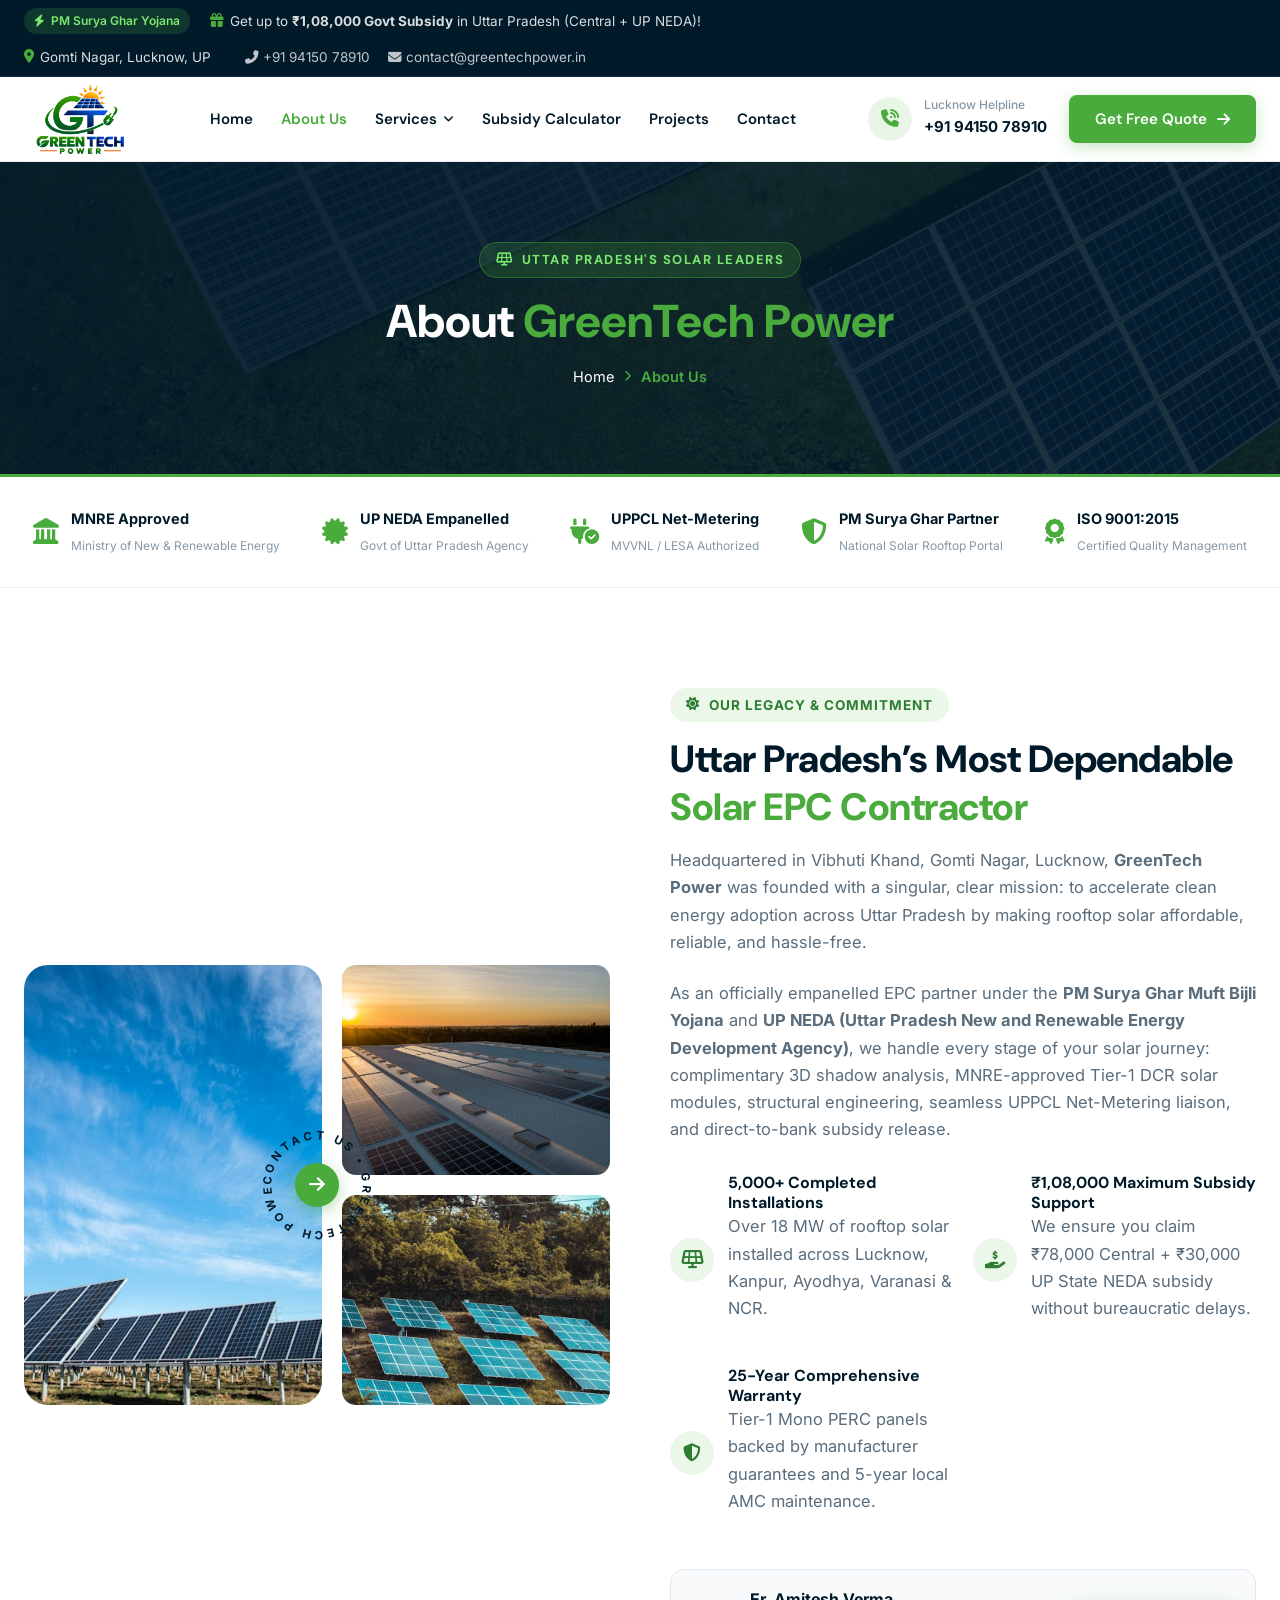
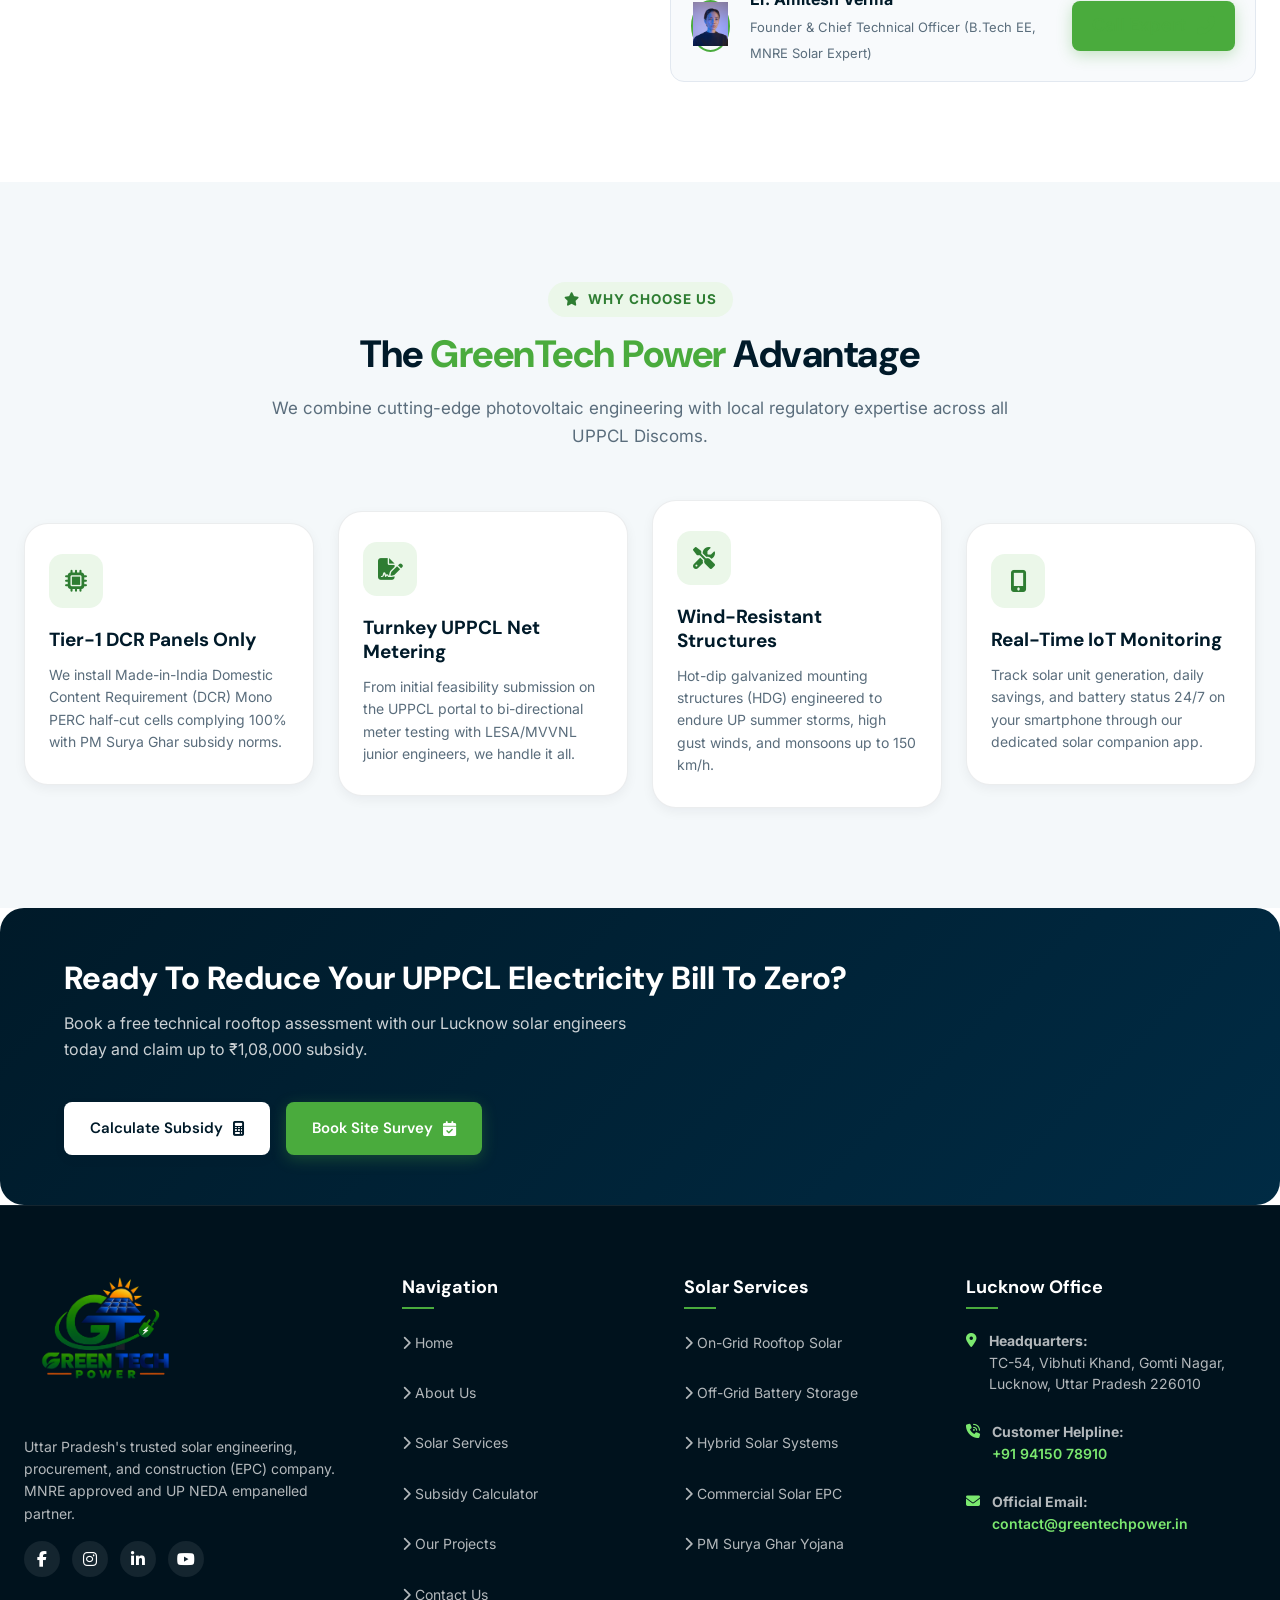
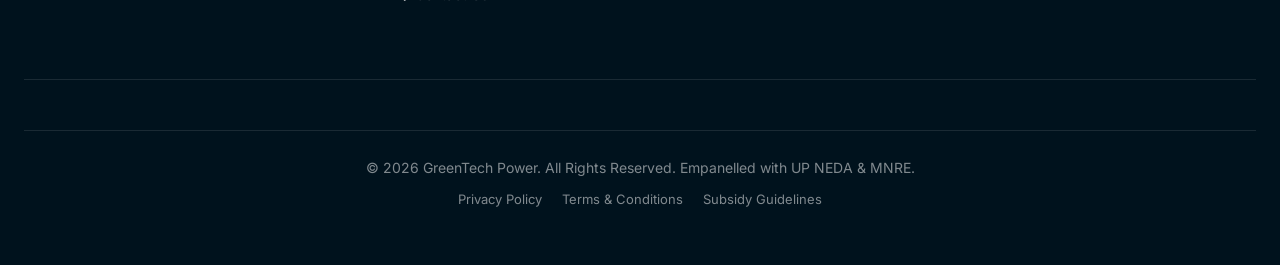
==== commit aee6c3d6: "feat: add Green Tech logo and refine mobile landing page" ====
--- a/about.html
+++ b/about.html
@@ -54,7 +54,7 @@
       <nav class="navbar">
         <!-- Site Logo -->
         <a href="index.html" class="site-logo">
-          <img src="assets/images/logo.svg" alt="GreenTech Power Lucknow" width="220" height="44">
+          <img src="assets/images/green-tech-power-logo.png" alt="Green Tech Power" width="158" height="100">
         </a>
 
         <!-- Desktop Navigation Menu -->
@@ -349,7 +349,7 @@
       <div class="footer-top">
         <div class="footer-col brand-col">
           <a href="index.html" class="footer-logo">
-            <img src="assets/images/logo-white.svg" alt="GreenTech Power Lucknow" width="220" height="44">
+            <img src="assets/images/green-tech-power-logo.png" alt="Green Tech Power" width="190" height="120">
           </a>
           <p>Uttar Pradesh's trusted solar engineering, procurement, and construction (EPC) company. MNRE approved and UP NEDA empanelled partner.</p>
           <div class="footer-socials">
@@ -464,5 +464,23 @@
 
   <!-- JavaScript -->
   <script src="assets/js/main.js"></script>
+
+  <!-- Sticky Mobile Quick-Action Bar (Visible on screens <= 768px) -->
+  <aside class="mobile-bottom-bar" aria-label="Mobile Quick Actions">
+    <a href="tel:+919415078910" class="mob-bar-btn mob-bar-call" aria-label="Call Lucknow Helpline">
+      <i class="fas fa-phone-volume"></i>
+      <span>Call Now</span>
+    </a>
+    <a href="https://wa.me/919415078910?text=Hello%20GreenTech%20Power,%20I%20am%20interested%20in%20rooftop%20solar%20subsidy%20in%20Uttar%20Pradesh" class="mob-bar-btn mob-bar-whatsapp" target="_blank" rel="noopener" aria-label="Chat on WhatsApp">
+      <i class="fab fa-whatsapp"></i>
+      <span>WhatsApp</span>
+    </a>
+    <button class="mob-bar-btn mob-bar-quote open-modal-btn" aria-label="Get Free Solar Subsidy Quote">
+      <i class="fas fa-bolt"></i>
+      <span>Free Quote</span>
+    </button>
+  </aside>
+  <div class="mobile-nav-backdrop" id="mobileNavBackdrop"></div>
+
 </body>
 </html>
--- a/assets/css/style.css
+++ b/assets/css/style.css
@@ -4014,3 +4014,811 @@
   }
 }
 
+
+
+/* ==========================================================================
+   MASTER MOBILE OPTIMIZATION & RESPONSIVE ENGINE (UP TO DATE)
+   Zero Horizontal Overflow, High Touch Target Ergonomics, Premium Mobile UX
+   ========================================================================== */
+
+/* Universal Overflow & Layout Guards */
+html, body {
+  overflow-x: hidden !important;
+  width: 100% !important;
+  max-width: 100vw !important;
+  position: relative !important;
+}
+
+*, *::before, *::after {
+  box-sizing: border-box !important;
+}
+
+img, video, iframe, svg {
+  max-width: 100% !important;
+  height: auto;
+}
+
+/* Mobile Nav Backdrop Overlay */
+.mobile-nav-backdrop {
+  position: fixed;
+  top: 0;
+  left: 0;
+  width: 100vw;
+  height: 100vh;
+  background: rgba(0, 26, 41, 0.65);
+  backdrop-filter: blur(5px);
+  -webkit-backdrop-filter: blur(5px);
+  z-index: 998;
+  opacity: 0;
+  pointer-events: none;
+  transition: opacity 0.3s cubic-bezier(0.16, 1, 0.3, 1);
+}
+
+.mobile-nav-backdrop.active {
+  opacity: 1;
+  pointer-events: auto;
+}
+
+body.mobile-menu-active {
+  overflow: hidden !important;
+  touch-action: none;
+}
+
+/* Mobile Bottom Action Bar (Default Hidden on Desktop) */
+.mobile-bottom-bar {
+  display: none;
+}
+
+/* Breakpoint: Large Tablets & Laptops (<= 1024px) */
+@media (max-width: 1024px) {
+  .container {
+    padding: 0 20px;
+  }
+  .hero-royal {
+    padding: 50px 0 70px 0;
+  }
+  .hero-title {
+    font-size: clamp(32px, 5vw, 44px);
+  }
+  .services-grid, .pricing-grid, .projects-grid, .blog-grid, .testimonials-grid {
+    grid-template-columns: repeat(2, 1fr);
+    gap: 24px;
+  }
+}
+
+/* Breakpoint: Tablets & Mobile Landscape (<= 991px) */
+@media (max-width: 991px) {
+  .topbar {
+    display: none !important;
+  }
+  .site-header {
+    height: 72px;
+  }
+  .navbar {
+    height: 72px;
+  }
+  .mobile-toggle {
+    display: flex !important;
+    align-items: center;
+    justify-content: center;
+    width: 44px;
+    height: 44px;
+    background: rgba(74, 171, 61, 0.1);
+    color: var(--color-accent);
+    border-radius: 10px;
+    font-size: 20px;
+    cursor: pointer;
+    border: 1px solid rgba(74, 171, 61, 0.25);
+    transition: var(--transition-fast);
+  }
+  .mobile-toggle:active {
+    transform: scale(0.95);
+    background: var(--color-accent);
+    color: #FFFFFF;
+  }
+  .nav-menu {
+    position: fixed;
+    top: 72px;
+    left: -100%;
+    width: min(320px, 86vw);
+    height: calc(100vh - 72px);
+    background: #FFFFFF;
+    flex-direction: column;
+    align-items: stretch;
+    padding: 24px 20px 80px 20px;
+    box-shadow: 10px 0 40px rgba(0, 26, 41, 0.25);
+    transition: left 0.35s cubic-bezier(0.16, 1, 0.3, 1);
+    overflow-y: auto;
+    -webkit-overflow-scrolling: touch;
+    z-index: 1000;
+  }
+  .nav-menu.open {
+    left: 0;
+  }
+  .nav-item {
+    width: 100%;
+    border-bottom: 1px solid rgba(0, 26, 41, 0.06);
+  }
+  .nav-link {
+    display: flex;
+    justify-content: space-between;
+    align-items: center;
+    padding: 14px 4px;
+    font-size: 16px;
+    font-weight: 700;
+    color: #001A29;
+  }
+  .nav-link:hover, .nav-link.active {
+    color: var(--color-accent);
+  }
+  .dropdown-menu {
+    position: static;
+    opacity: 1;
+    visibility: visible;
+    transform: none;
+    box-shadow: none;
+    border: none;
+    background: #F8FAFC;
+    border-radius: 10px;
+    padding: 6px 12px;
+    margin: 4px 0 10px 0;
+    display: none;
+  }
+  .nav-item.active .dropdown-menu {
+    display: block;
+  }
+  .dropdown-item {
+    padding: 10px 8px;
+    font-size: 14px;
+    color: #475569;
+    border-bottom: 1px dashed rgba(0, 0, 0, 0.05);
+  }
+  .dropdown-item:last-child {
+    border-bottom: none;
+  }
+  .header-phone {
+    display: none !important;
+  }
+  .hero-grid, .about-grid, .features-grid, .why-choose-grid, .calc-grid, .faq-grid, .contact-card-wrapper {
+    grid-template-columns: 1fr !important;
+    gap: 36px;
+  }
+  .hero-royal {
+    padding: 40px 0 60px 0;
+  }
+  .hero-title {
+    font-size: clamp(28px, 6.5vw, 38px);
+    line-height: 1.25;
+  }
+  .hero-desc {
+    max-width: 100%;
+    font-size: 15.5px;
+    line-height: 1.65;
+    margin-bottom: 26px;
+  }
+  .hero-visual-showcase {
+    min-height: auto;
+    margin-top: 20px;
+    text-align: center;
+  }
+  .hero-solar-team-png {
+    max-width: 440px;
+    height: auto;
+    max-height: 400px;
+    margin: 0 auto;
+    display: block;
+  }
+  .services-grid, .pricing-grid, .projects-grid, .blog-grid, .testimonials-grid {
+    grid-template-columns: 1fr !important;
+  }
+  .steps-grid {
+    grid-template-columns: 1fr 1fr;
+    gap: 20px;
+  }
+  .footer-top {
+    grid-template-columns: 1fr 1fr;
+    gap: 30px;
+  }
+}
+
+/* Breakpoint: Smartphones & Standard Mobile (<= 768px) */
+@media (max-width: 768px) {
+  body {
+    padding-bottom: 68px !important; /* Space for sticky bottom bar */
+  }
+
+  .container {
+    padding: 0 16px;
+  }
+
+  .section {
+    padding: 55px 0 !important;
+  }
+
+  /* Header adjustments */
+  .site-header {
+    height: 66px;
+  }
+  .navbar {
+    height: 66px;
+  }
+  .nav-menu {
+    top: 66px;
+    height: calc(100vh - 66px);
+  }
+  .site-logo img {
+    max-width: 165px;
+    height: auto;
+  }
+  .header-actions {
+    gap: 10px;
+  }
+  .header-actions .btn-creative {
+    display: none !important; /* Conceal bulky desktop button to prevent header collision */
+  }
+
+  /* Mobile Bottom Quick-Action Bar */
+  .mobile-bottom-bar {
+    display: grid !important;
+    grid-template-columns: 1fr 1fr 1.2fr;
+    position: fixed;
+    bottom: 0;
+    left: 0;
+    right: 0;
+    width: 100%;
+    background: rgba(0, 26, 41, 0.96);
+    backdrop-filter: blur(14px);
+    -webkit-backdrop-filter: blur(14px);
+    border-top: 1px solid rgba(255, 255, 255, 0.12);
+    box-shadow: 0 -4px 20px rgba(0, 0, 0, 0.25);
+    z-index: 997;
+    padding: 8px 12px;
+    gap: 8px;
+    align-items: center;
+  }
+
+  .mob-bar-btn {
+    display: flex;
+    flex-direction: column;
+    align-items: center;
+    justify-content: center;
+    padding: 7px 4px;
+    border-radius: 10px;
+    font-size: 11px;
+    font-weight: 700;
+    text-decoration: none;
+    cursor: pointer;
+    border: none;
+    color: #FFFFFF;
+    transition: transform 0.15s ease;
+  }
+
+  .mob-bar-btn i {
+    font-size: 16px;
+    margin-bottom: 3px;
+  }
+
+  .mob-bar-call {
+    background: rgba(255, 255, 255, 0.08);
+  }
+  .mob-bar-call i {
+    color: #7BE86F;
+  }
+
+  .mob-bar-whatsapp {
+    background: #25D366;
+    color: #FFFFFF;
+  }
+
+  .mob-bar-quote {
+    background: var(--color-accent);
+    color: #FFFFFF;
+    box-shadow: 0 4px 12px rgba(74, 171, 61, 0.4);
+  }
+
+  /* Floating Widgets repositioned safely above bottom bar */
+  .floating-whatsapp-btn {
+    bottom: 78px !important;
+    right: 14px !important;
+    width: 46px !important;
+    height: 46px !important;
+    font-size: 24px !important;
+    box-shadow: 0 4px 16px rgba(37, 211, 102, 0.4) !important;
+  }
+
+  .back-to-top {
+    bottom: 132px !important;
+    right: 14px !important;
+    width: 40px !important;
+    height: 40px !important;
+    font-size: 15px !important;
+  }
+
+  /* Hero section adjustments */
+  .hero-royal {
+    padding: 30px 0 50px 0;
+  }
+  .hero-title {
+    font-size: clamp(26px, 7vw, 34px);
+    margin-bottom: 14px;
+  }
+  .hero-badges-group {
+    display: flex;
+    flex-wrap: wrap;
+    gap: 8px;
+    margin-bottom: 16px;
+  }
+  .hero-badge-pill {
+    font-size: 11.5px;
+    padding: 5px 12px;
+  }
+  .hero-cta-group {
+    flex-direction: column !important;
+    gap: 12px;
+    width: 100%;
+  }
+  .hero-cta-group .btn-creative,
+  .hero-cta-group .btn-outline {
+    width: 100% !important;
+    justify-content: center !important;
+    text-align: center !important;
+    padding: 13px 20px !important;
+    font-size: 15px !important;
+  }
+  .hero-stats-row {
+    display: grid !important;
+    grid-template-columns: repeat(3, 1fr) !important;
+    gap: 8px !important;
+    margin-top: 24px !important;
+    padding-top: 18px !important;
+  }
+  .hero-stat-card {
+    padding: 10px 4px !important;
+    text-align: center;
+    border-radius: 10px;
+  }
+  .hero-stat-card strong {
+    font-size: 17px !important;
+    display: block;
+  }
+  .hero-stat-card span {
+    font-size: 10.5px !important;
+    line-height: 1.25;
+    display: block;
+  }
+  .hero-solar-team-png {
+    max-width: 320px !important;
+    max-height: 330px !important;
+  }
+  .hero-float-badge {
+    position: static !important;
+    display: inline-flex !important;
+    margin: 6px 4px !important;
+    box-shadow: 0 4px 15px rgba(0, 26, 41, 0.08) !important;
+  }
+
+  /* Video showcase card */
+  .video-showcase-card {
+    padding: 20px 14px !important;
+    border-radius: 16px !important;
+    margin: 24px 0 0 0 !important;
+  }
+  .video-card-title {
+    font-size: clamp(20px, 5.5vw, 26px) !important;
+  }
+  .video-card-subtitle {
+    font-size: 14px !important;
+  }
+  .video-card-media-wrapper {
+    margin-bottom: 20px !important;
+    border-radius: 12px !important;
+  }
+  .video-features-row {
+    grid-template-columns: 1fr !important;
+    gap: 10px !important;
+  }
+  .play-pulse-btn {
+    width: 60px !important;
+    height: 60px !important;
+    font-size: 22px !important;
+  }
+
+  /* Accreditation Strip */
+  .accreditation-bar {
+    padding: 20px 0 !important;
+  }
+  .accreditation-wrapper {
+    display: grid !important;
+    grid-template-columns: 1fr 1fr !important;
+    gap: 14px !important;
+  }
+  .accreditation-item {
+    gap: 10px;
+  }
+  .accreditation-item:last-child {
+    grid-column: span 2;
+    justify-content: center;
+  }
+  .accreditation-text strong {
+    font-size: 13.5px !important;
+  }
+  .accreditation-text span {
+    font-size: 11px !important;
+  }
+
+  /* Section Headings */
+  .section-header-center, .section-header.text-center {
+    margin-bottom: 30px !important;
+  }
+  .section-title {
+    font-size: clamp(23px, 6vw, 30px) !important;
+  }
+  .section-desc {
+    font-size: 14.5px !important;
+  }
+
+  /* Services & Projects Cards on Mobile */
+  .services-grid, .projects-grid {
+    grid-template-columns: 1fr !important;
+    gap: 24px !important;
+  }
+  .service-card-media, .project-media {
+    height: 210px !important;
+  }
+  .service-card-body, .project-body {
+    padding: 22px 18px !important;
+  }
+  .service-card-body h3, .project-title {
+    font-size: 19px !important;
+  }
+  .project-stats-grid {
+    grid-template-columns: 1fr 1fr !important;
+    gap: 8px !important;
+  }
+  .portfolio-filter-tabs, .portfolio-filters {
+    gap: 6px !important;
+    margin-bottom: 26px !important;
+  }
+  .filter-tab-btn, .filter-btn {
+    padding: 8px 14px !important;
+    font-size: 12.5px !important;
+  }
+
+  /* Calculator Mobile UX */
+  .calc-card-inputs, .calc-card-results {
+    padding: 20px 16px !important;
+    border-radius: 16px !important;
+  }
+  .calc-options-grid {
+    grid-template-columns: 1fr 1fr !important;
+    gap: 8px !important;
+  }
+  .calc-btn {
+    padding: 10px 8px !important;
+  }
+  .calc-btn strong {
+    font-size: 13px !important;
+  }
+  .calc-btn span {
+    font-size: 11px !important;
+  }
+  .results-list .res-item {
+    font-size: 13.5px !important;
+    padding: 10px 0 !important;
+  }
+
+  /* Modals on Mobile */
+  .modal-box {
+    width: 94vw !important;
+    max-width: 420px !important;
+    padding: 22px 16px !important;
+    border-radius: 16px !important;
+    max-height: 85vh !important;
+    overflow-y: auto !important;
+    -webkit-overflow-scrolling: touch;
+  }
+  .modal-close {
+    top: 12px !important;
+    right: 12px !important;
+    width: 32px !important;
+    height: 32px !important;
+    font-size: 15px !important;
+  }
+  .form-control {
+    height: 48px !important;
+    font-size: 16px !important; /* Critical: Prevent iOS automatic zoom on tap */
+  }
+
+  /* Steps / Process */
+  .steps-grid {
+    grid-template-columns: 1fr !important;
+    gap: 18px !important;
+  }
+  .step-card {
+    padding: 24px 18px !important;
+  }
+
+  /* Footer on Mobile */
+  .footer-top {
+    grid-template-columns: 1fr !important;
+    gap: 28px !important;
+  }
+  .footer-bottom .container {
+    flex-direction: column !important;
+    text-align: center !important;
+    gap: 8px !important;
+    font-size: 12px !important;
+  }
+}
+
+/* Breakpoint: Small & Compact Mobile (<= 420px) */
+@media (max-width: 420px) {
+  .site-logo img {
+    max-width: 145px !important;
+  }
+  .hero-title {
+    font-size: 24px !important;
+  }
+  .hero-stats-row {
+    gap: 4px !important;
+  }
+  .hero-stat-card strong {
+    font-size: 15px !important;
+  }
+  .hero-stat-card span {
+    font-size: 9.5px !important;
+  }
+  .project-stats-grid {
+    grid-template-columns: 1fr !important;
+  }
+  .calc-options-grid {
+    grid-template-columns: 1fr !important;
+  }
+  .mob-bar-btn {
+    font-size: 10px !important;
+    padding: 6px 2px !important;
+  }
+}
+
+/* ==========================================================================
+   Green Tech Power brand asset + mobile landing-page polish
+   ========================================================================== */
+.hero-grid > *,
+.hero-content,
+.hero-cta-group,
+.hero-contact-badge,
+.hero-contact-details,
+.hero-stats-row,
+.hero-stat-card {
+  min-width: 0;
+}
+
+.site-logo img {
+  width: auto;
+  height: 72px;
+  max-width: 118px;
+  object-fit: contain;
+}
+
+.footer-widget-logo img,
+.footer-logo img {
+  width: auto;
+  height: 104px;
+  max-width: 166px;
+  object-fit: contain;
+  margin-bottom: 18px;
+}
+
+@media (max-width: 991px) {
+  .site-header,
+  .navbar {
+    height: 74px;
+  }
+
+  .site-logo img {
+    height: 60px;
+    max-width: 96px;
+  }
+
+  .nav-menu {
+    top: 74px;
+    height: calc(100dvh - 74px);
+  }
+}
+
+@media (max-width: 768px) {
+  .site-header,
+  .navbar {
+    height: 68px;
+  }
+
+  .nav-menu {
+    top: 68px;
+    height: calc(100dvh - 68px);
+  }
+
+  .site-logo img {
+    width: auto !important;
+    height: 56px !important;
+    max-width: 90px !important;
+  }
+
+  .hero-royal {
+    min-height: auto;
+    padding: 28px 0 40px;
+    background-image:
+      radial-gradient(circle at 92% 8%, rgba(74, 171, 61, 0.12) 0, transparent 38%),
+      linear-gradient(180deg, #ffffff 0%, #f7fbf7 100%);
+  }
+
+  .hero-royal .container {
+    width: 100%;
+    max-width: 100%;
+  }
+
+  .hero-grid {
+    width: 100%;
+    gap: 26px !important;
+    text-align: left;
+  }
+
+  .hero-content {
+    width: 100%;
+    max-width: 100%;
+    text-align: left;
+  }
+
+  .hero-tag {
+    width: fit-content;
+    max-width: 100%;
+    white-space: normal;
+    text-align: left;
+    font-size: 10.5px;
+    line-height: 1.35;
+    letter-spacing: 0.55px;
+    padding: 7px 11px;
+    margin-bottom: 18px;
+    border-radius: 10px;
+  }
+
+  .hero-tag i {
+    flex: 0 0 auto;
+    font-size: 13px;
+  }
+
+  .hero-title {
+    width: 100%;
+    max-width: 100%;
+    font-size: clamp(30px, 8.6vw, 36px) !important;
+    line-height: 1.12;
+    letter-spacing: -1px;
+    margin-bottom: 16px;
+    overflow-wrap: normal;
+  }
+
+  .hero-desc {
+    width: 100%;
+    max-width: 100%;
+    margin: 0 0 24px;
+    font-size: 15px;
+    line-height: 1.58;
+    text-align: left;
+  }
+
+  .hero-cta-group {
+    align-items: stretch;
+    gap: 10px;
+  }
+
+  .hero-cta-group .btn-creative,
+  .hero-contact-badge {
+    width: 100%;
+    max-width: 100%;
+    min-height: 52px;
+  }
+
+  .hero-contact-badge {
+    justify-content: flex-start;
+    gap: 12px;
+    padding: 9px 14px;
+  }
+
+  .hero-contact-icon {
+    width: 38px;
+    height: 38px;
+    flex: 0 0 38px;
+    font-size: 15px;
+  }
+
+  .hero-contact-details span {
+    font-size: 10px;
+    letter-spacing: 0.35px;
+  }
+
+  .hero-contact-details strong {
+    font-size: 15px;
+  }
+
+  .hero-stats-row {
+    width: 100%;
+    grid-template-columns: repeat(3, minmax(0, 1fr)) !important;
+    gap: 8px !important;
+    margin-top: 22px !important;
+    padding-top: 0 !important;
+    border-top: 0;
+  }
+
+  .hero-stat-divider {
+    display: none !important;
+  }
+
+  .hero-stat-card {
+    display: flex;
+    min-height: 72px;
+    flex-direction: column;
+    align-items: center;
+    justify-content: center;
+    padding: 9px 4px !important;
+    background: rgba(255, 255, 255, 0.82);
+    border: 1px solid rgba(0, 26, 41, 0.08);
+    box-shadow: 0 5px 16px rgba(0, 26, 41, 0.04);
+  }
+
+  .hero-stat-card strong {
+    font-size: 14px !important;
+    line-height: 1.15;
+    white-space: nowrap;
+  }
+
+  .hero-stat-card span {
+    margin-top: 4px;
+    font-size: 9px !important;
+    line-height: 1.2;
+  }
+
+  .hero-visual-showcase {
+    min-height: 0;
+    margin-top: 0;
+    padding: 16px 10px 0;
+    overflow: hidden;
+    border: 1px solid rgba(74, 171, 61, 0.16);
+    border-radius: 22px;
+    background: linear-gradient(145deg, #eff9ed 0%, #f8fbff 100%);
+  }
+
+  .hero-solar-team-png {
+    width: 100%;
+    max-width: 350px !important;
+    max-height: none !important;
+    margin: 0 auto;
+  }
+
+  .hero-float-badge {
+    display: none !important;
+  }
+
+  .footer-widget-logo img,
+  .footer-logo img {
+    height: 96px;
+    max-width: 152px;
+  }
+}
+
+@media (max-width: 420px) {
+  .container {
+    padding-right: 15px;
+    padding-left: 15px;
+  }
+
+  .hero-title {
+    font-size: clamp(29px, 8.4vw, 33px) !important;
+  }
+
+  .hero-stat-card strong {
+    font-size: 13px !important;
+  }
+
+  .hero-stat-card span {
+    font-size: 8.5px !important;
+  }
+}
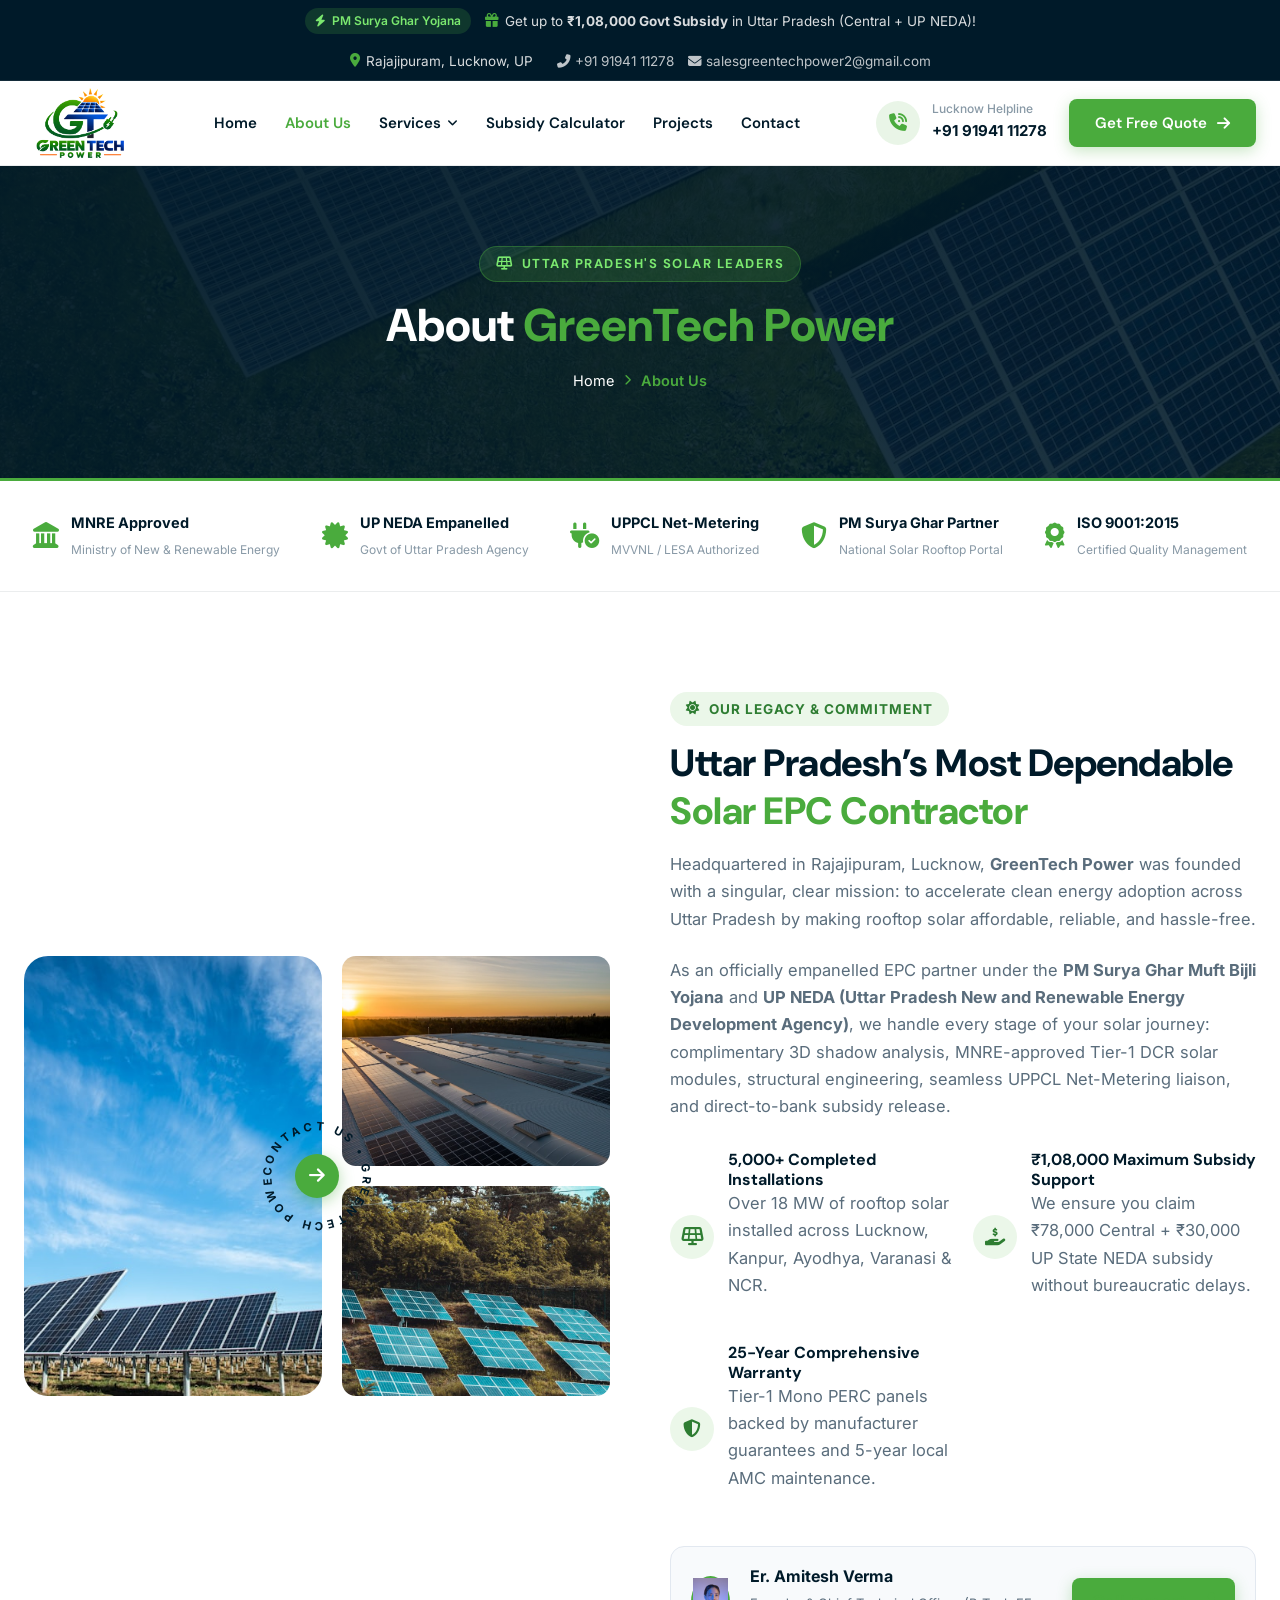
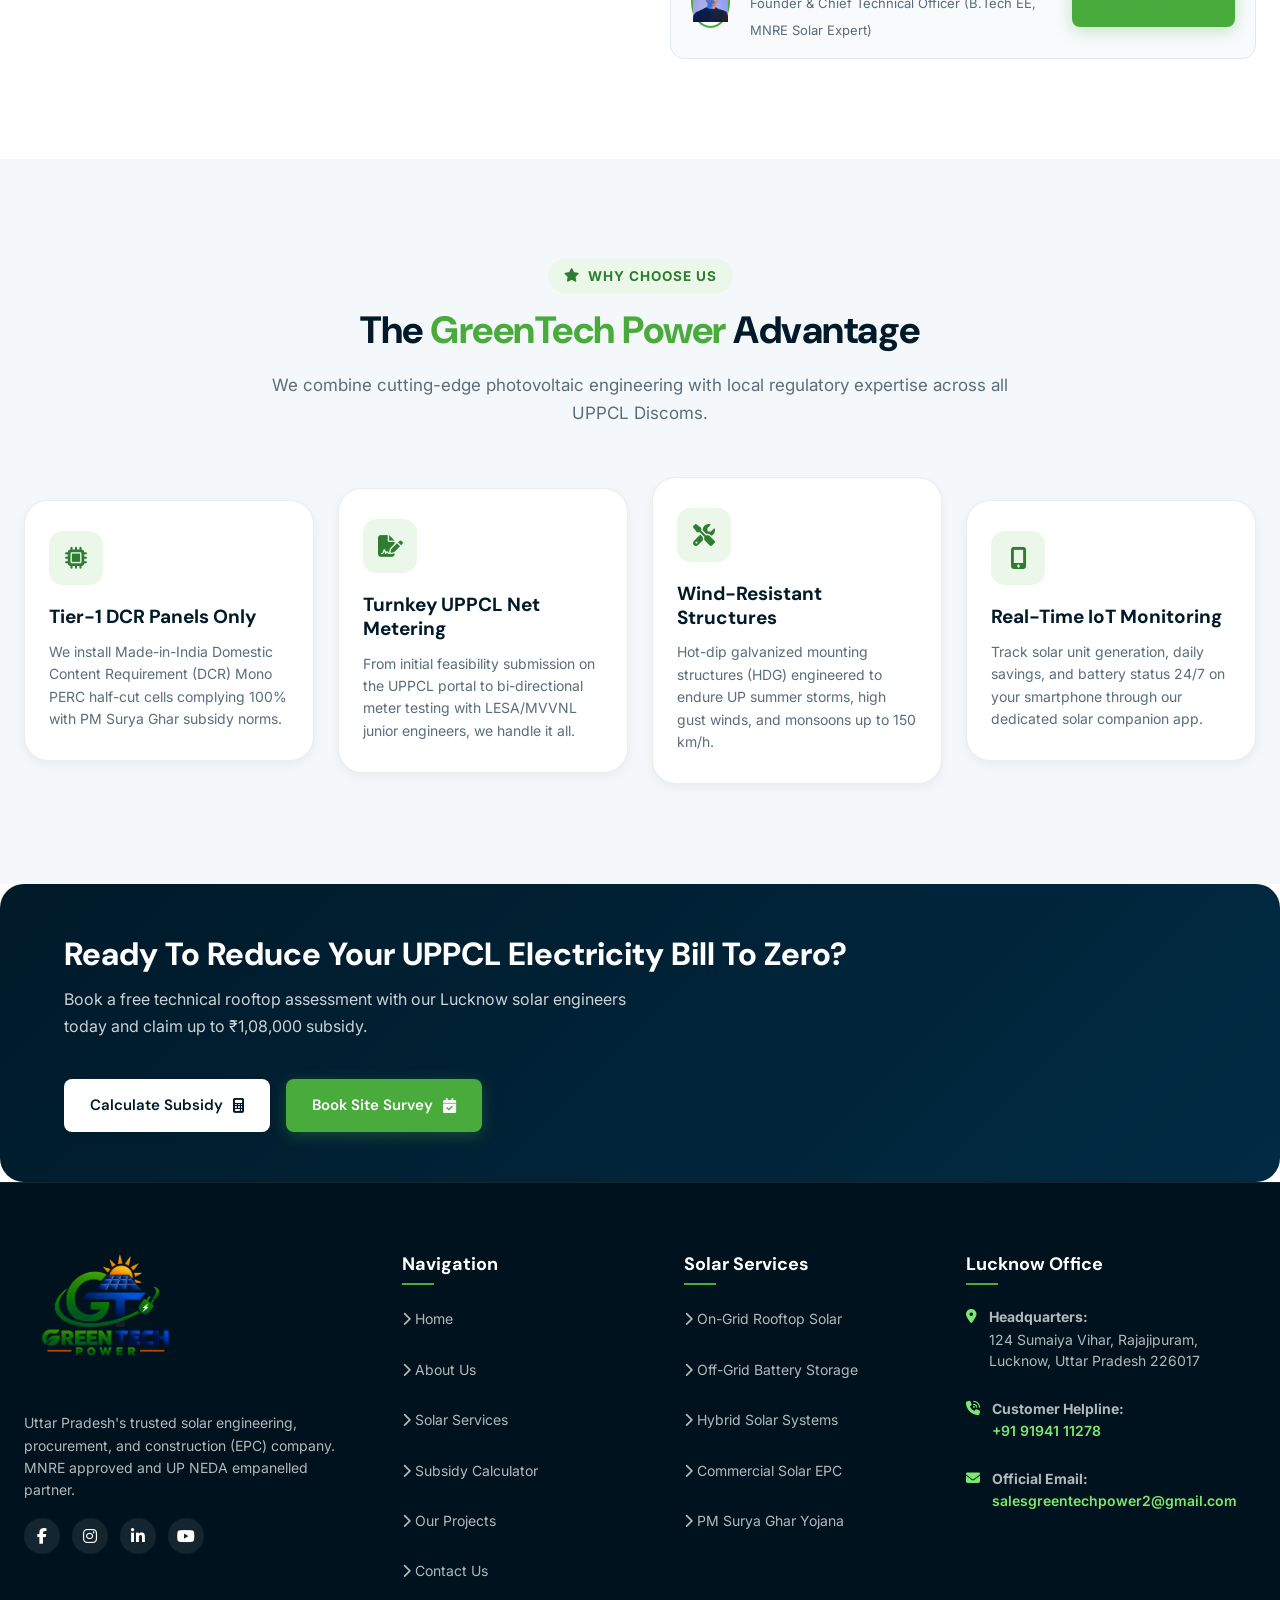
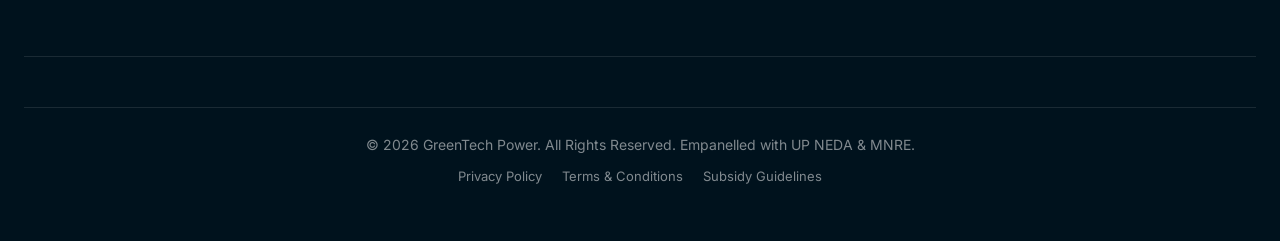
==== commit 2512c81c: "Update solar site contact, project gallery and sticky header" ====
--- a/about.html
+++ b/about.html
@@ -38,11 +38,11 @@
       <div class="topbar-right">
         <div class="topbar-info">
           <i class="fas fa-map-marker-alt"></i>
-          <span>Gomti Nagar, Lucknow, UP</span>
+          <span>Rajajipuram, Lucknow, UP</span>
         </div>
         <div class="topbar-links">
-          <a href="tel:+919415078910"><i class="fas fa-phone-alt"></i> +91 94150 78910</a>
-          <a href="mailto:contact@greentechpower.in"><i class="fas fa-envelope"></i> contact@greentechpower.in</a>
+          <a href="tel:+919194111278"><i class="fas fa-phone-alt"></i> +91 91941 11278</a>
+          <a href="mailto:salesgreentechpower2@gmail.com"><i class="fas fa-envelope"></i> salesgreentechpower2@gmail.com</a>
         </div>
       </div>
     </div>
@@ -95,7 +95,7 @@
             </div>
             <div class="header-phone-text">
               <span>Lucknow Helpline</span>
-              <a href="tel:+919415078910">+91 94150 78910</a>
+              <a href="tel:+919194111278">+91 91941 11278</a>
             </div>
           </div>
           <button class="btn-creative open-modal-btn">
@@ -217,7 +217,7 @@
             Uttar Pradesh’s Most Dependable <span>Solar EPC Contractor</span>
           </h2>
           <p class="section-desc">
-            Headquartered in Vibhuti Khand, Gomti Nagar, Lucknow, <strong>GreenTech Power</strong> was founded with a singular, clear mission: to accelerate clean energy adoption across Uttar Pradesh by making rooftop solar affordable, reliable, and hassle-free.
+            Headquartered in Rajajipuram, Lucknow, <strong>GreenTech Power</strong> was founded with a singular, clear mission: to accelerate clean energy adoption across Uttar Pradesh by making rooftop solar affordable, reliable, and hassle-free.
           </p>
           <p class="section-desc">
             As an officially empanelled EPC partner under the <strong>PM Surya Ghar Muft Bijli Yojana</strong> and <strong>UP NEDA (Uttar Pradesh New and Renewable Energy Development Agency)</strong>, we handle every stage of your solar journey: complimentary 3D shadow analysis, MNRE-approved Tier-1 DCR solar modules, structural engineering, seamless UPPCL Net-Metering liaison, and direct-to-bank subsidy release.
@@ -262,7 +262,7 @@
               <span>Founder &amp; Chief Technical Officer (B.Tech EE, MNRE Solar Expert)</span>
             </div>
             <div class="author-contact">
-              <a href="tel:+919415078910" class="btn-creative btn-sm">
+              <a href="tel:+919194111278" class="btn-creative btn-sm">
                 <span>Call Expert</span>
                 <i class="fas fa-phone-alt"></i>
               </a>
@@ -386,21 +386,21 @@
             <i class="fas fa-location-dot"></i>
             <div>
               <strong>Headquarters:</strong>
-              <p>TC-54, Vibhuti Khand, Gomti Nagar, Lucknow, Uttar Pradesh 226010</p>
+              <p>124 Sumaiya Vihar, Rajajipuram, Lucknow, Uttar Pradesh 226017</p>
             </div>
           </div>
           <div class="footer-contact-item">
             <i class="fas fa-phone-volume"></i>
             <div>
               <strong>Customer Helpline:</strong>
-              <p><a href="tel:+919415078910">+91 94150 78910</a></p>
+              <p><a href="tel:+919194111278">+91 91941 11278</a></p>
             </div>
           </div>
           <div class="footer-contact-item">
             <i class="fas fa-envelope"></i>
             <div>
               <strong>Official Email:</strong>
-              <p><a href="mailto:contact@greentechpower.in">contact@greentechpower.in</a></p>
+              <p><a href="mailto:salesgreentechpower2@gmail.com">salesgreentechpower2@gmail.com</a></p>
             </div>
           </div>
         </div>
@@ -467,11 +467,11 @@
 
   <!-- Sticky Mobile Quick-Action Bar (Visible on screens <= 768px) -->
   <aside class="mobile-bottom-bar" aria-label="Mobile Quick Actions">
-    <a href="tel:+919415078910" class="mob-bar-btn mob-bar-call" aria-label="Call Lucknow Helpline">
+    <a href="tel:+919194111278" class="mob-bar-btn mob-bar-call" aria-label="Call Lucknow Helpline">
       <i class="fas fa-phone-volume"></i>
       <span>Call Now</span>
     </a>
-    <a href="https://wa.me/919415078910?text=Hello%20GreenTech%20Power,%20I%20am%20interested%20in%20rooftop%20solar%20subsidy%20in%20Uttar%20Pradesh" class="mob-bar-btn mob-bar-whatsapp" target="_blank" rel="noopener" aria-label="Chat on WhatsApp">
+    <a href="https://wa.me/919194111278?text=Hello%20GreenTech%20Power,%20I%20am%20interested%20in%20rooftop%20solar%20subsidy%20in%20Uttar%20Pradesh" class="mob-bar-btn mob-bar-whatsapp" target="_blank" rel="noopener" aria-label="Chat on WhatsApp">
       <i class="fab fa-whatsapp"></i>
       <span>WhatsApp</span>
     </a>
--- a/assets/css/style.css
+++ b/assets/css/style.css
@@ -167,6 +167,9 @@
    Header & Navigation
    ========================================================================== */
 .topbar {
+  position: sticky;
+  top: 0;
+  z-index: 1001;
   background-color: var(--color-primary);
   color: rgba(255, 255, 255, 0.85);
   font-size: 13.5px;
@@ -178,14 +181,16 @@
   display: flex;
   justify-content: space-between;
   align-items: center;
-  flex-wrap: wrap;
-  gap: 12px;
+  flex-wrap: nowrap;
+  gap: 16px;
+  max-width: 1600px;
 }
 
 .topbar-left {
   display: flex;
   align-items: center;
-  gap: 20px;
+  gap: 14px;
+  white-space: nowrap;
 }
 
 .topbar-badge {
@@ -204,6 +209,7 @@
   display: flex;
   align-items: center;
   gap: 6px;
+  white-space: nowrap;
 }
 
 .topbar-info i {
@@ -213,12 +219,17 @@
 .topbar-right {
   display: flex;
   align-items: center;
-  gap: 20px;
+  gap: 14px;
+  white-space: nowrap;
+}
+
+.topbar-links {
+  white-space: nowrap;
 }
 
 .topbar-links a {
   color: rgba(255, 255, 255, 0.75);
-  margin-left: 14px;
+  margin-left: 10px;
   transition: var(--transition-fast);
 }
 
@@ -229,7 +240,7 @@
 /* Main Navbar */
 .site-header {
   position: sticky;
-  top: 0;
+  top: var(--topbar-sticky-offset, 0px);
   width: 100%;
   background: rgba(255, 255, 255, 0.98);
   backdrop-filter: blur(12px);
@@ -2555,6 +2566,14 @@
   }
   .footer-top {
     grid-template-columns: repeat(2, 1fr);
+  }
+}
+
+@media (min-width: 992px) and (max-width: 1300px) {
+  .topbar .container {
+    max-width: 100%;
+    flex-wrap: wrap;
+    justify-content: center;
   }
 }
 
@@ -3905,7 +3924,7 @@
   left: 0;
   width: 100%;
   height: 100%;
-  background: rgba(0, 26, 41, 0.35);
+  background: rgba(0, 26, 41, 0.08);
   display: flex;
   flex-direction: column;
   align-items: center;
@@ -4822,3 +4841,43 @@
     font-size: 8.5px !important;
   }
 }
+
+
+/* Real installation video galleries */
+.installation-clips-section {
+  background: #F8FAFC;
+}
+.installation-video-grid {
+  display: grid;
+  grid-template-columns: repeat(3, minmax(0, 1fr));
+  gap: 24px;
+}
+.installation-video-grid-home {
+  margin-top: 34px;
+}
+.installation-video-card {
+  overflow: hidden;
+  background: #fff;
+  border: 1px solid rgba(0, 26, 41, 0.09);
+  border-radius: var(--radius-lg);
+  box-shadow: var(--shadow-sm);
+}
+.installation-video-card video {
+  display: block;
+  width: 100%;
+  aspect-ratio: 16 / 9;
+  object-fit: cover;
+  background: #001A29;
+}
+.installation-video-card h3 {
+  margin: 0;
+  padding: 16px 18px 18px;
+  color: #001A29;
+  font-size: 16px;
+}
+@media (max-width: 900px) {
+  .installation-video-grid { grid-template-columns: repeat(2, minmax(0, 1fr)); }
+}
+@media (max-width: 560px) {
+  .installation-video-grid { grid-template-columns: 1fr; }
+}
